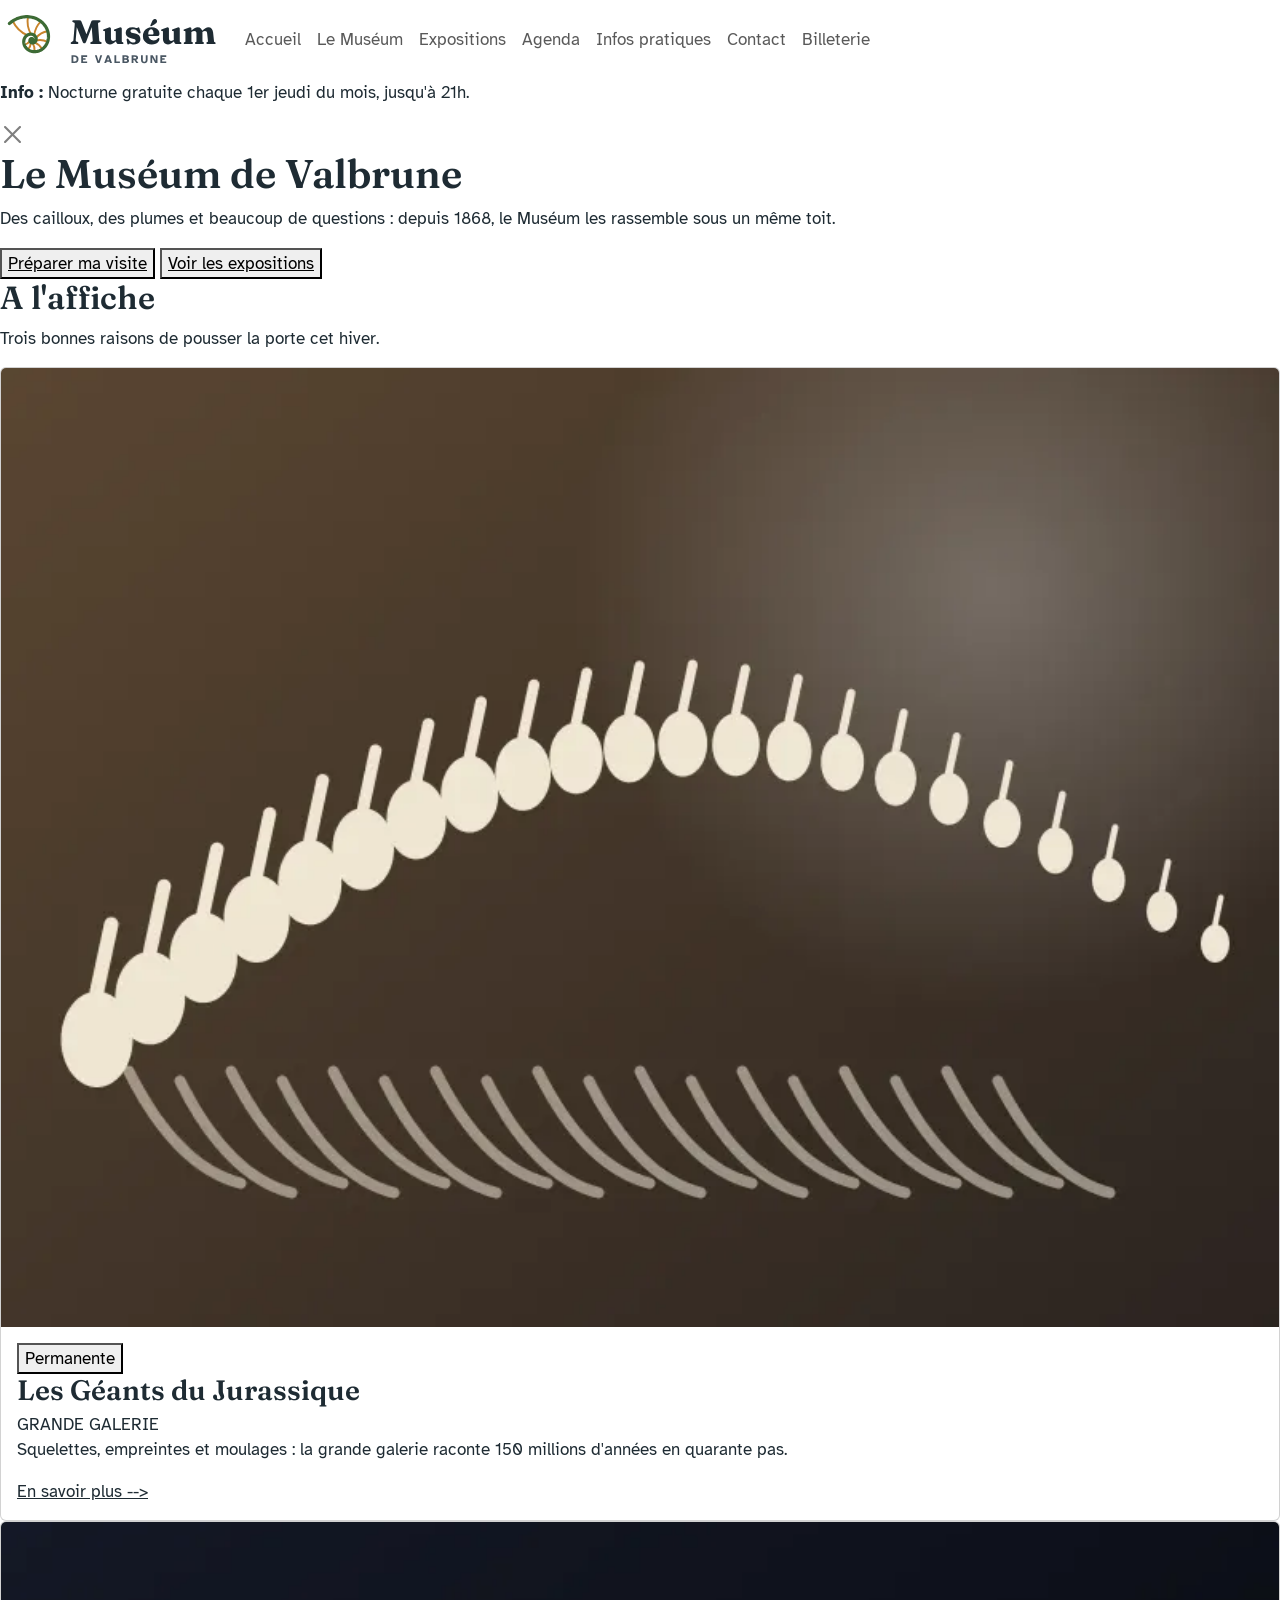
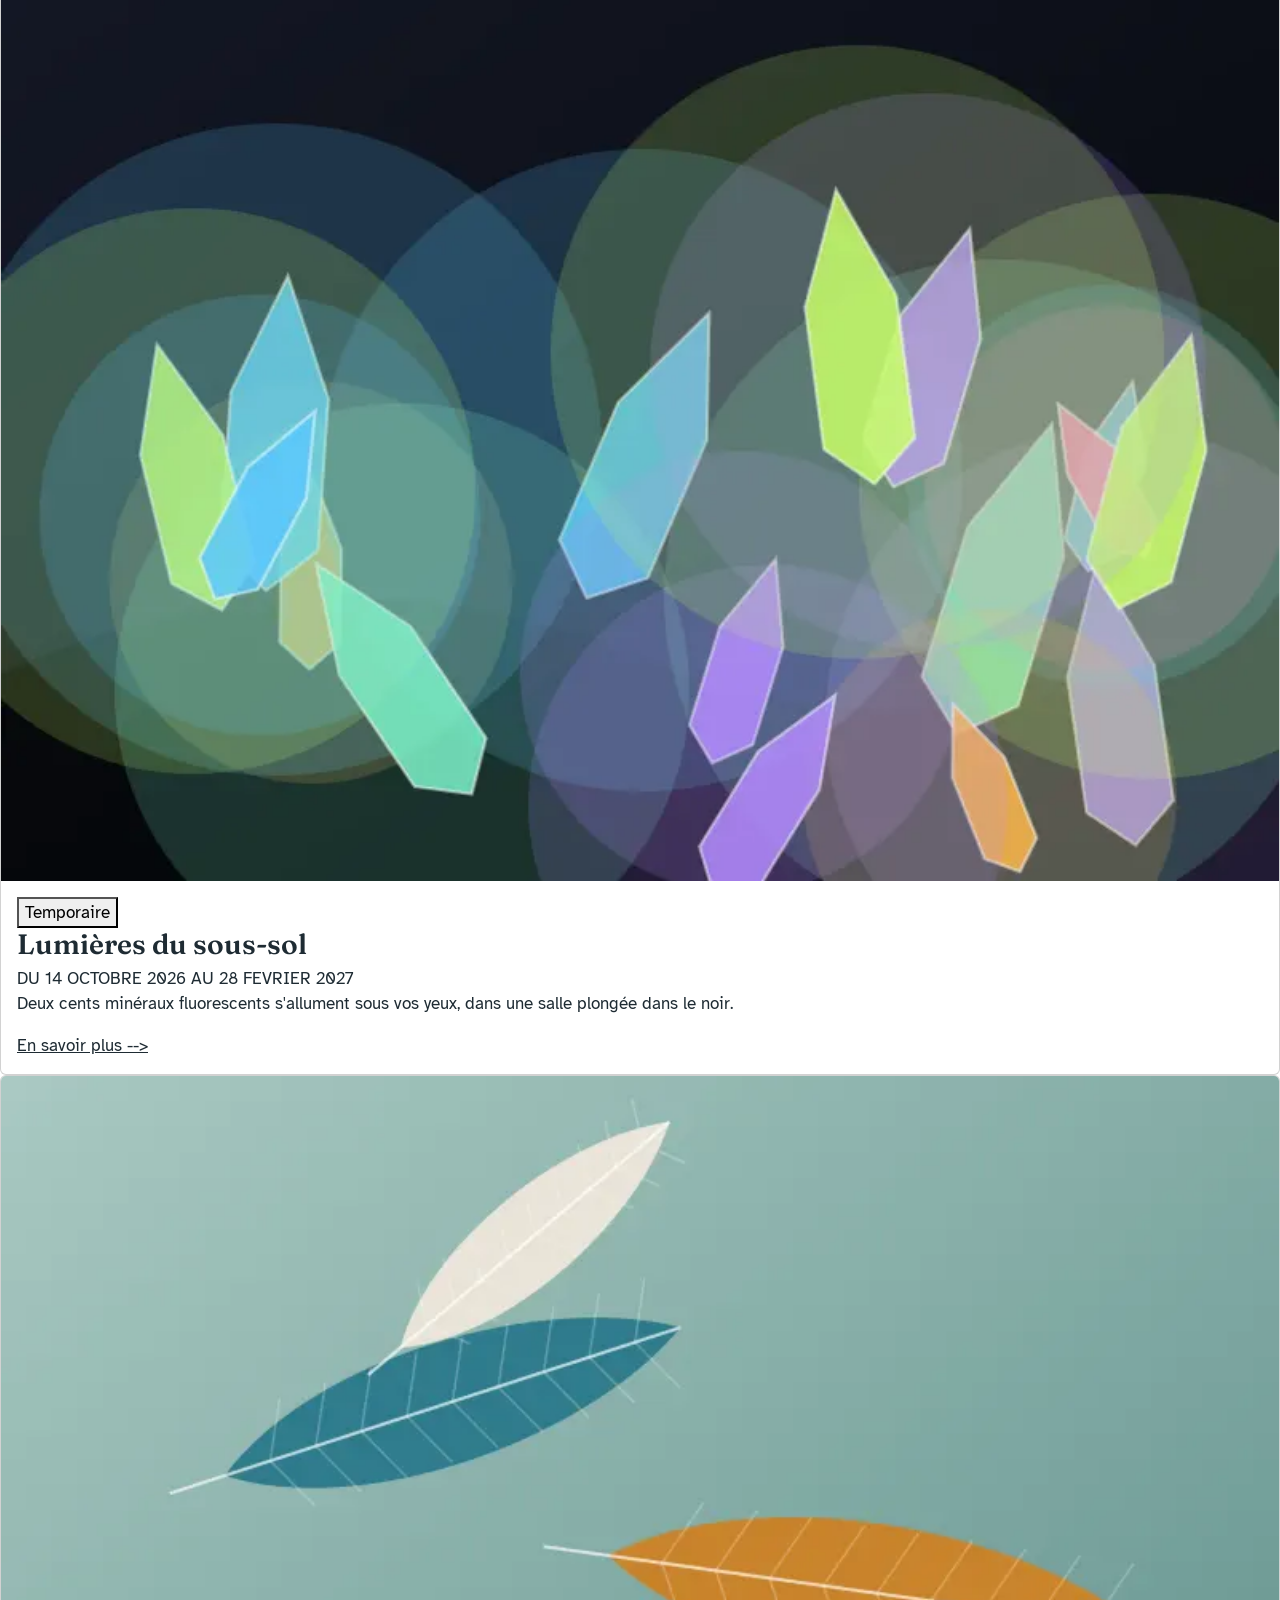
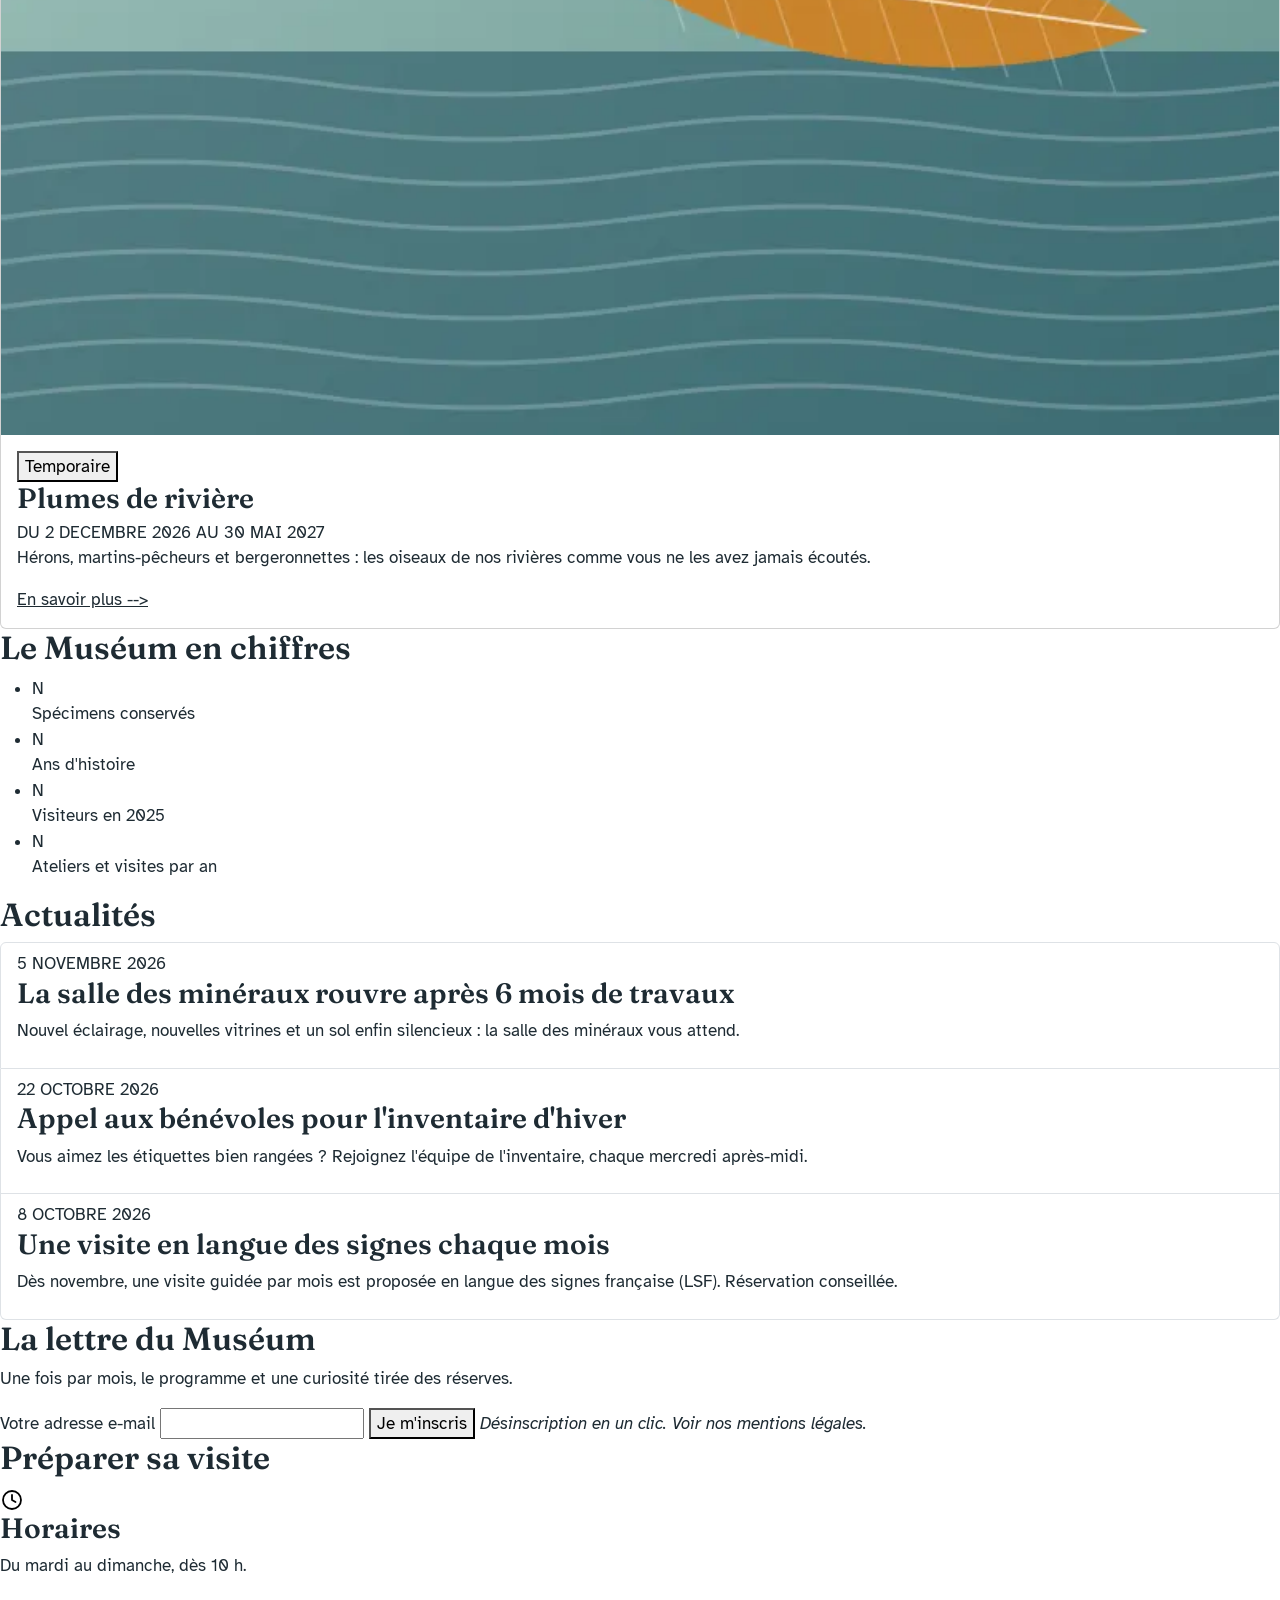
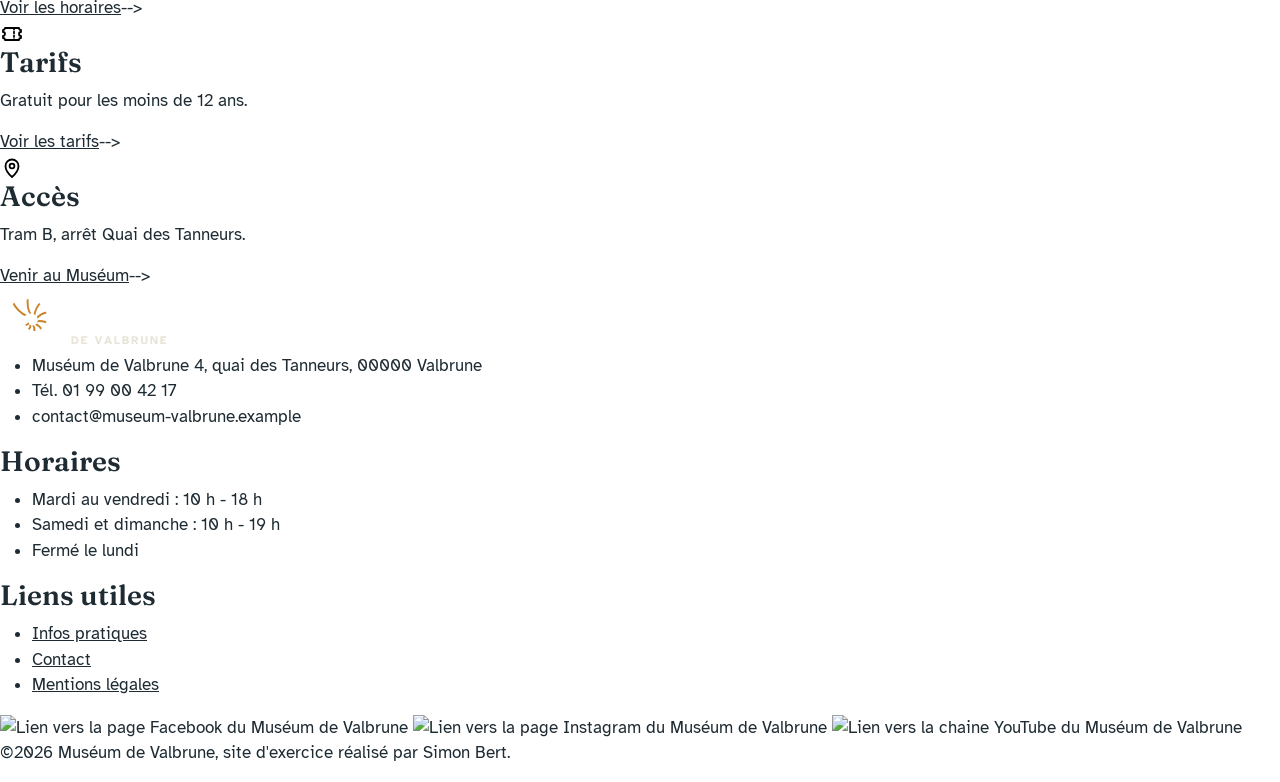
==== index.html @ 49fa0403 "html pages Expositions + Le Muséum" ====
<!doctype html>
<html lang="fr">

<head>
    <meta charset="utf-8">
    <meta name="viewport" content="width=device-width, initial-scale=1">
    <title>Accueil | Muséum de Valbrune</title>
    <meta name="description" content="Des cailloux, des plumes et beaucoup de questions : depuis 1868, le Muséum les rassemble sous un même toit.">
    <link rel="icon" href="assets/img/favicon.svg" type="image/svg+xml">

    <!-- 1. Feuille de style de Bootstrap : à ajouter ici (voir dossier technique, § Stack et versions) -->
    <link href="https://cdn.jsdelivr.net/npm/bootstrap@5.3.8/dist/css/bootstrap.min.css" rel="stylesheet" integrity="sha384-sRIl4kxILFvY47J16cr9ZwB07vP4J8+LH7qKQnuqkuIAvNWLzeN8tE5YBujZqJLB" crossorigin="anonymous">
    <!-- 2. Votre feuille de style, TOUJOURS après celle de Bootstrap -->
    <link rel="stylesheet" href="assets/css/style.css">
</head>

<body>

  <header class="header sticky-top"><!-- En-tête et navigation -->
    
    <nav class="menu">
      <div class="navbar navbar-expand-sm bg-white navbar-light">
        <div class="conteneurLogo">
          <a class="navbar-brand" href="index.html"><img src="assets/img/logo-museum-valbrune.svg" alt="Logo du Muséum de Valbrune"></a>
        </div>
        <button class="navbar-toggler" type="button" data-bs-toggle="collapse" data-bs-target="#collapsibleNavbar">
          <span class="navbar-toggler-icon"></span>
        </button>
        <div class="collapse navbar-collapse" id="collapsibleNavbar">
          <ul class="navbar-nav">
            <li class="nav-item"><a class="nav-link" href="index.html">Accueil</a></li>
            <li class="nav-item"><a class="nav-link" href="le-museum.html">Le Muséum</a></li>
            <li class="nav-item"><a class="nav-link" href="expositions.html">Expositions</a></li>
            <li class="nav-item"><a class="nav-link" href="agenda.html">Agenda</a></li>
            <li class="nav-item"><a class="nav-link" href="infos-pratiques.html">Infos pratiques</a></li>
            <li class="nav-item"><a class="nav-link" href="contact.html">Contact</a></li>
            <li class="nav-item"><a class="nav-link" href="">Billeterie</a></li>
          </ul>
        </div>
      </div>
    </nav>

    <section class="bandeauInfo" id="bandeauInfo">
      <p><b>Info : </b>Nocturne gratuite chaque 1er jeudi du mois, jusqu'à 21h.</p>
      <button type="button" class="btn-close" onclick="document.getElementById('bandeauInfo').style.display = 'none';"></button>
    </section>

  </header>

  <main id="contenuAccueil"><!-- Contenu principal de la page -->
    <section class="bandeauPrincipal">
      <h1>Le Muséum de Valbrune</h1>
      <p>Des cailloux, des plumes et beaucoup de questions : depuis 1868, le Muséum les rassemble sous un même toit.</p>
      <button><a href="infos-pratiques.html">Préparer ma visite</a></button>
      <button><a href="expositions.html">Voir les expositions</a></button>
    </section>

    <section class="aLAffiche">
      <h2>A l'affiche</h2>
      <p>Trois bonnes raisons de pousser la porte cet hiver.</p>
      <div class="card">
        <img class="card-img-top" src="assets/img/expo-geants-jurassique.webp" alt="Exposition sur les géants du Jurassique">
        <div class="card-body">
          <button class="btn-badge">Permanente</button>
          <div class="card-title h3">Les Géants du Jurassique</div>
          <div class="card-subtitle">GRANDE GALERIE</div>
          <p class="card-text">Squelettes, empreintes et moulages : la grande galerie raconte 150 millions d'années en quarante pas.</p>
          <a href="expositions.html">En savoir plus --></a>
        </div>
      </div>
      <div class="card">
        <img class="card-img-top" src="assets/img/expo-lumieres-sous-sol.webp" alt="Exposition les lumières du sous-sol">
        <div class="card-body">
          <button class="btn-badge">Temporaire</button>
          <div class="card-title h3">Lumières du sous-sol</div>
          <div class="card-subtitle">DU 14 OCTOBRE 2026 AU 28 FEVRIER 2027</div>
          <p class="card-text">Deux cents minéraux fluorescents s'allument sous vos yeux, dans une salle plongée dans le noir.</p>
          <a href="expositions.html">En savoir plus --></a>
        </div>
      </div>
      <div class="card">
        <img class="card-img-top" src="assets/img/expo-plumes-riviere.webp" alt="Exposition sur les Plumes de rivière">
        <div class="card-body">
          <button class="btn-badge">Temporaire</button>
          <div class="card-title h3">Plumes de rivière</div>
          <div class="card-subtitle">DU 2 DECEMBRE 2026 AU 30 MAI 2027</div>
          <p class="card-text">Hérons, martins-pêcheurs et bergeronnettes : les oiseaux de nos rivières comme vous ne les avez jamais écoutés.</p>
          <a href="expositions.html">En savoir plus --></a>
        </div>
      </div>
    </section>

    <section class="chiffresClef">
      <h2>Le Muséum en chiffres</h2>
      <ul>
        <li><span class="chiffreClef">N</span><br>Spécimens conservés</li>
        <li><span class="chiffreClef">N</span><br>Ans d'histoire</li>
        <li><span class="chiffreClef">N</span><br>Visiteurs en 2025</li>
        <li><span class="chiffreClef">N</span><br>Ateliers et visites par an</li>
      </ul>
    </section>

    <section class="actualites">
      <div class="blocActu">
      <h2>Actualités</h2>
      <ul class="list-group">
        <li class="list-group-item">
          <span>5 NOVEMBRE 2026</span>
          <h3>La salle des minéraux rouvre après 6 mois de travaux</h3>
          <p>Nouvel éclairage, nouvelles vitrines et un sol enfin silencieux : la salle des minéraux vous attend.</p>
        </li>
        <li class="list-group-item">
          <span>22 OCTOBRE 2026</span>
          <h3>Appel aux bénévoles pour l'inventaire d'hiver</h3>
          <p>Vous aimez les étiquettes bien rangées ? Rejoignez l'équipe de l'inventaire, chaque mercredi après-midi.</p>
        </li>
        <li class="list-group-item">
          <span>8 OCTOBRE 2026</span>
          <h3>Une visite en langue des signes chaque mois</h3>
          <p>Dès novembre, une visite guidée par mois est proposée en langue des signes française (LSF). Réservation conseillée.</p>
        </li>
      </ul>
      </div>
      <div class="formulaire">
        <form action="post">
          <fieldset>
          <h2>La lettre du Muséum</h2>
          <p>Une fois par mois, le programme et une curiosité tirée des réserves.</p>  
          <label for="email">Votre adresse e-mail</label>
          <input type="email" name="email">
          <button type="submit">Je m'inscris</button>
          <i>Désinscription en un clic. Voir nos mentions légales.</i>
          </fieldset>
        </form>
      </div>
    </section>

    <section class="prepareVisite">
      <h2>Préparer sa visite</h2>
      <div class="infoVisite">
        <div class="blocInfoVisite">
          <img src="assets/icones/horloge.svg" alt="">
          <h3>Horaires</h3>
          <p>Du mardi au dimanche, dès 10 h.</p>
          <a href="infos-pratiques.html#horaires">Voir les horaires</a><span>--></span>
        </div>
        <div class="blocInfoVisite">
          <img src="assets/icones/billet.svg" alt="">
          <h3>Tarifs</h3>
          <p>Gratuit pour les moins de 12 ans.</p>
          <a href="infos-pratiques.html#tarifs">Voir les tarifs</a><span>--></span>
        </div>
        <div class="blocInfoVisite">
          <img src="assets/icones/plan.svg" alt="">
          <h3>Accès</h3>
          <p>Tram B, arrêt Quai des Tanneurs.</p>
          <a href="infos-pratiques.html#acces">Venir au Muséum</a><span>--></span>
        </div>
      </div>
      
    </section>
    
  </main>

  <footer> <!-- Pied de page -->
   <div class="colonnesFooter">
    <div>
      <img src="assets/img/logo-museum-valbrune-blanc.svg" alt="Logo blanc du Muséum de Valbrune">
      <ul>
        <li>Muséum de Valbrune 4, quai des Tanneurs, 00000 Valbrune</li>
        <li>Tél. 01 99 00 42 17</li>
        <li>contact@museum-valbrune.example</li>
      </ul>
    </div>
    <div>
      <h3>Horaires</h3>
      <ul>
        <li>Mardi au vendredi : 10 h - 18 h</li>
        <li>Samedi et dimanche : 10 h - 19 h</li>
        <li>Fermé le lundi</li>
      </ul>
    </div>
    <div>
      <div>
        <h3>Liens utiles</h3>
        <ul>
          <li><a href="infos-pratiques.html">Infos pratiques</a></li>
          <li><a href="contact.html">Contact</a></li>
          <li><a href="mentions-legales.html">Mentions légales</a></li>
        </ul>
      </div>
      <div class="reseauxSociaux">
        <img src="" alt="Lien vers la page Facebook du Muséum de Valbrune">
        <img src="" alt="Lien vers la page Instagram du Muséum de Valbrune">
        <img src="" alt="Lien vers la chaine YouTube du Muséum de Valbrune">
      </div>
    </div>
  </div>
  <div class="basDePage">
    <p>©2026 Muséum de Valbrune, site d'exercice réalisé par Simon Bert.</p>
  </div>
  </footer>

  <!-- 3. Script de Bootstrap (bundle) : à ajouter ici, juste avant /body -->
   <script src="https://cdn.jsdelivr.net/npm/@popperjs/core@2.11.8/dist/umd/popper.min.js" integrity="sha384-I7E8VVD/ismYTF4hNIPjVp/Zjvgyol6VFvRkX/vR+Vc4jQkC+hVqc2pM8ODewa9r" crossorigin="anonymous"></script>
  <script src="https://cdn.jsdelivr.net/npm/bootstrap@5.3.8/dist/js/bootstrap.min.js" integrity="sha384-G/EV+4j2dNv+tEPo3++6LCgdCROaejBqfUeNjuKAiuXbjrxilcCdDz6ZAVfHWe1Y" crossorigin="anonymous"></script>
</body>
</html>
---- assets/css/style.css ----
/* ==========================================================================
   Muséum de Valbrune : feuille de style personnalisée
   Chargée APRÈS la feuille de style de Bootstrap (voir dossier technique).
   ========================================================================== */

/* --------------------------------------------------------------------------
   1. Polices auto-hébergées (fichiers dans assets/fonts/, licence SIL OFL 1.1)
   -------------------------------------------------------------------------- */
@font-face {
  font-family: "Fraunces";
  src: url("../fonts/fraunces-latin-600-normal.woff2") format("woff2");
  font-weight: 600;
  font-style: normal;
  font-display: swap;
}
@font-face {
  font-family: "Fraunces";
  src: url("../fonts/fraunces-latin-700-normal.woff2") format("woff2");
  font-weight: 700;
  font-style: normal;
  font-display: swap;
}
@font-face {
  font-family: "Atkinson Hyperlegible";
  src: url("../fonts/atkinson-hyperlegible-latin-400-normal.woff2") format("woff2");
  font-weight: 400;
  font-style: normal;
  font-display: swap;
}
@font-face {
  font-family: "Atkinson Hyperlegible";
  src: url("../fonts/atkinson-hyperlegible-latin-400-italic.woff2") format("woff2");
  font-weight: 400;
  font-style: italic;
  font-display: swap;
}
@font-face {
  font-family: "Atkinson Hyperlegible";
  src: url("../fonts/atkinson-hyperlegible-latin-700-normal.woff2") format("woff2");
  font-weight: 700;
  font-style: normal;
  font-display: swap;
}

/* --------------------------------------------------------------------------
   2. Variables de la charte (à compléter avec les codes de la planche)
   -------------------------------------------------------------------------- */
:root {
--mv-encre: #1E2B33;
--mv-lichen: #3D6B35;
--mv-lichen-fonce: #30562A;
--mv-ocre: #C9842B;
--mv-craie: #F5F1E8;
--mv-ardoise: #4A5763;
--bs-body-font-family: "Atkinson Hyperlegible", system-ui, sans-serif;
--bs-body-font-size: 1.0625rem; /* 17 px */
--bs-body-color: var(--mv-encre);
--bs-link-color-rgb: rgb(61,107,53);
--bs-secondary-font-size: 0,875rem;
--bs-secondary-color: var(--mv-ardoise);
}
h1, h2, h3, .h1, .h2, .h3 { font-family: "Fraunces", Georgia, serif; }

.btn-primary {
--bs-btn-bg: var(--mv-lichen);
--bs-btn-border-color: var(--mv-lichen);
--bs-btn-hover-bg: var(--mv-lichen-fonce);
--bs-btn-hover-border-color: var(--mv-lichen-fonce);
--bs-btn-active-bg: var(--mv-lichen-fonce);
--bs-btn-active-border-color: var(--mv-lichen-fonce);
--bs-btn-border-radius: 8px;

}

.btn-secondary {
--bs-btn-secondary-bg: white;
--bs-btn-secondary-color: var(--mv-encre);
--bs-btn-secondary-border-color: var(--mv-encre);
}

.btn-badge{
--bs-btn-badge-border-radius: 50px;
--bs-btn-badge-bg: var(--mv-ocre);
--bs-btn-badge-border-color: var(--mv-ocre);
--bs-btn-badge-color: var(--mv-ardoise);
}

/* --------------------------------------------------------------------------
   3. Vos styles
   -------------------------------------------------------------------------- */

header{

}  

footer{
  
}
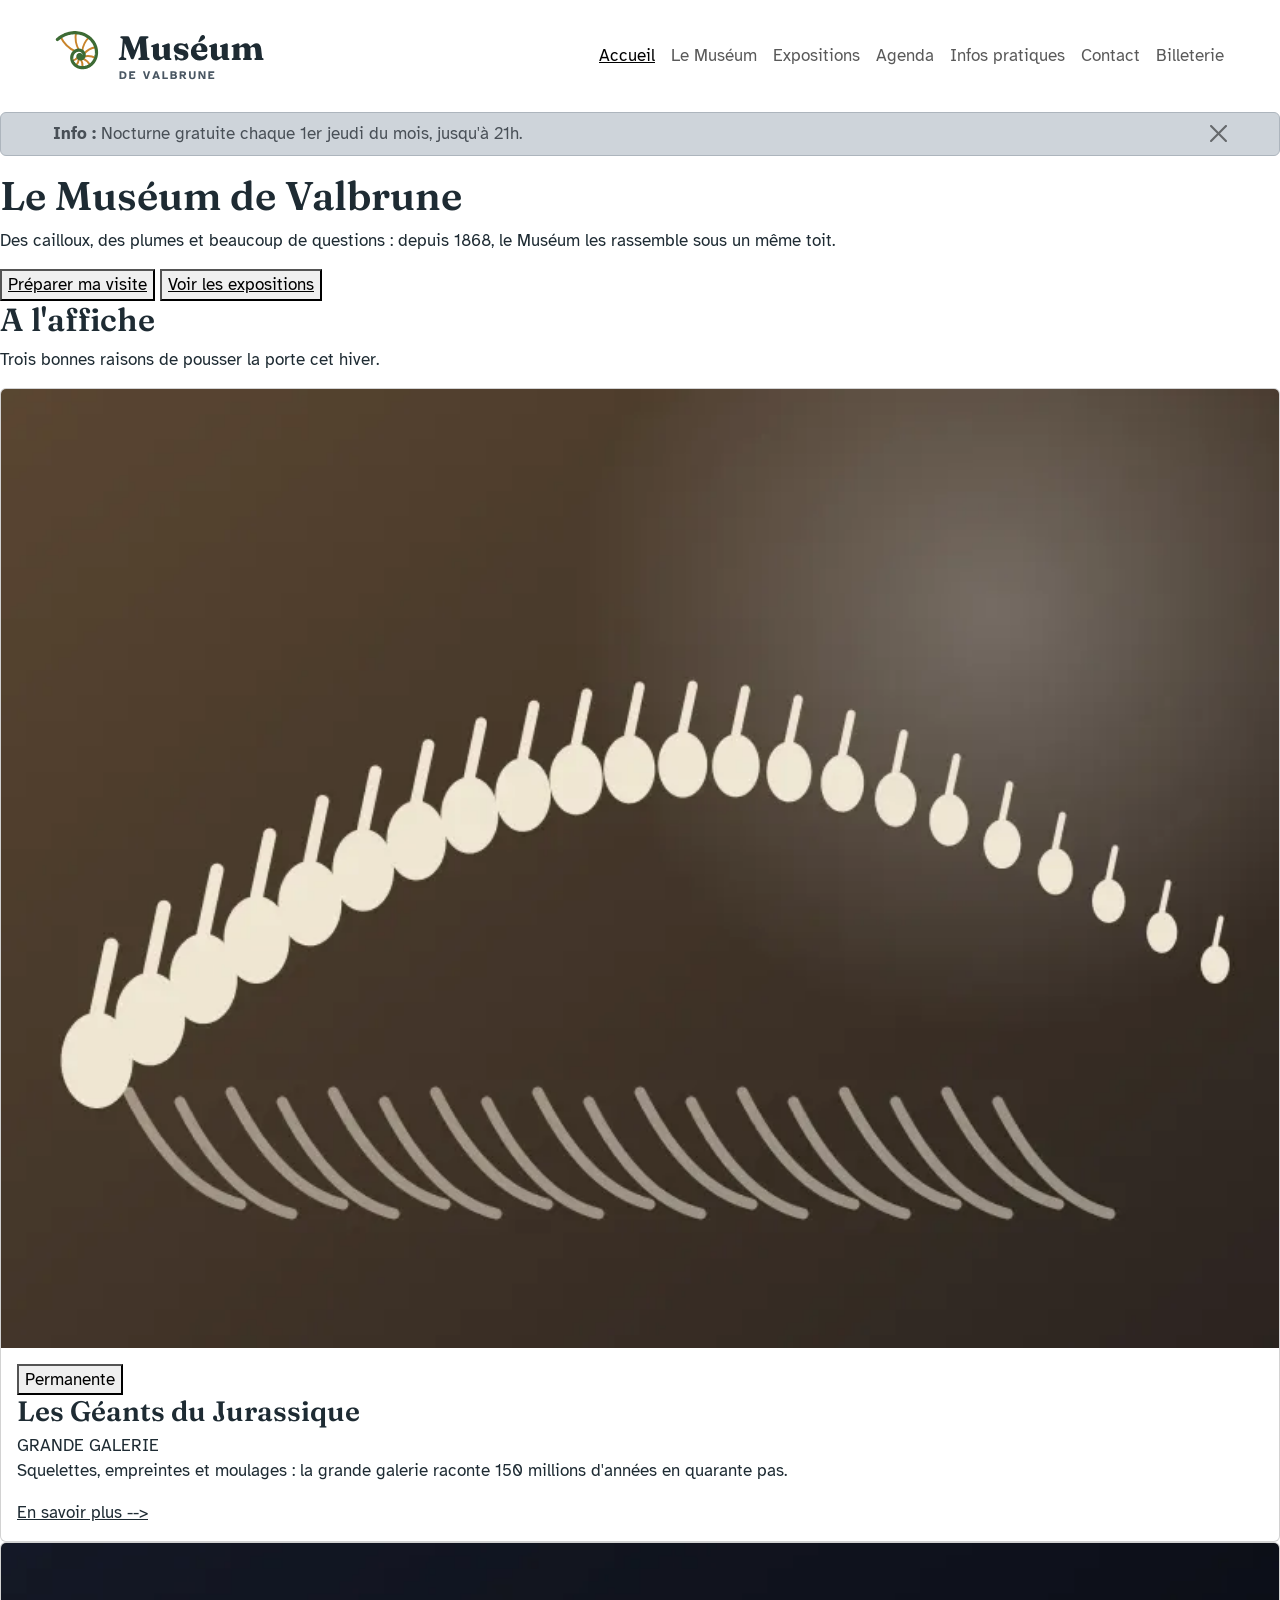
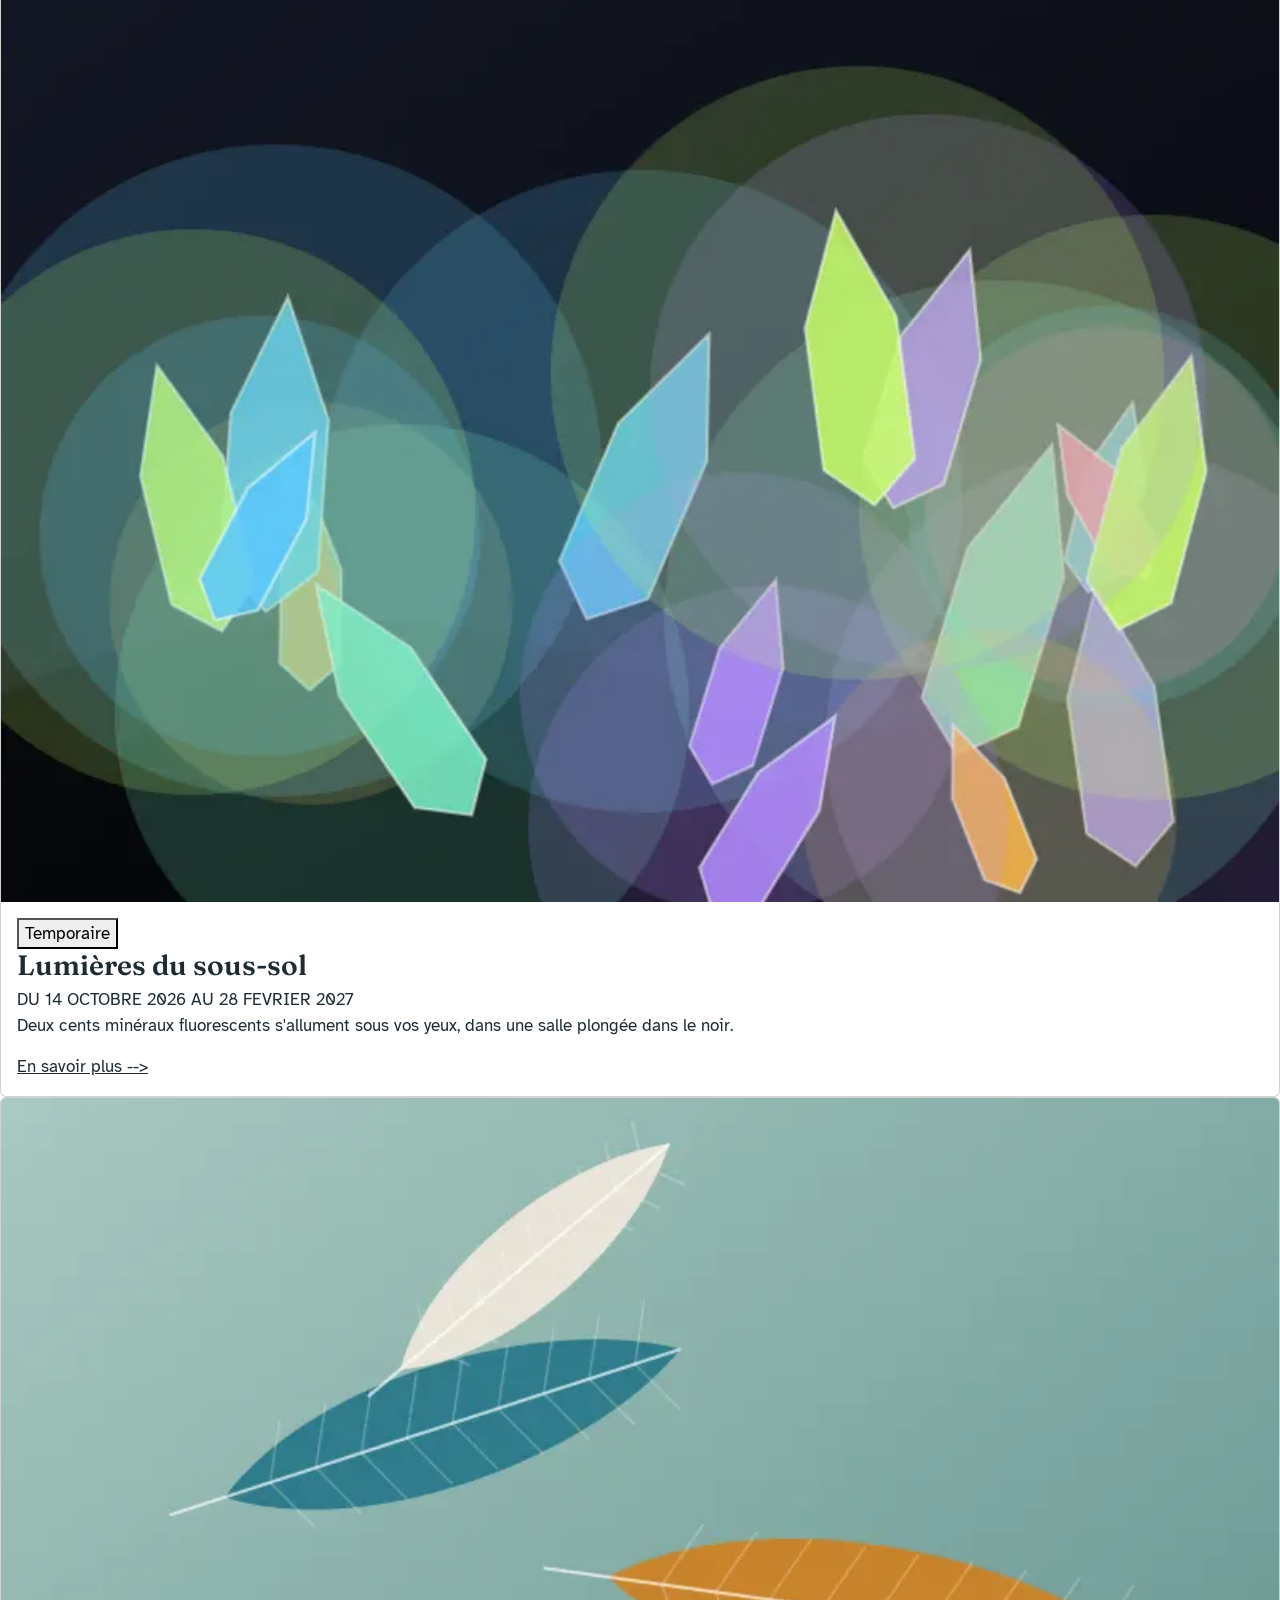
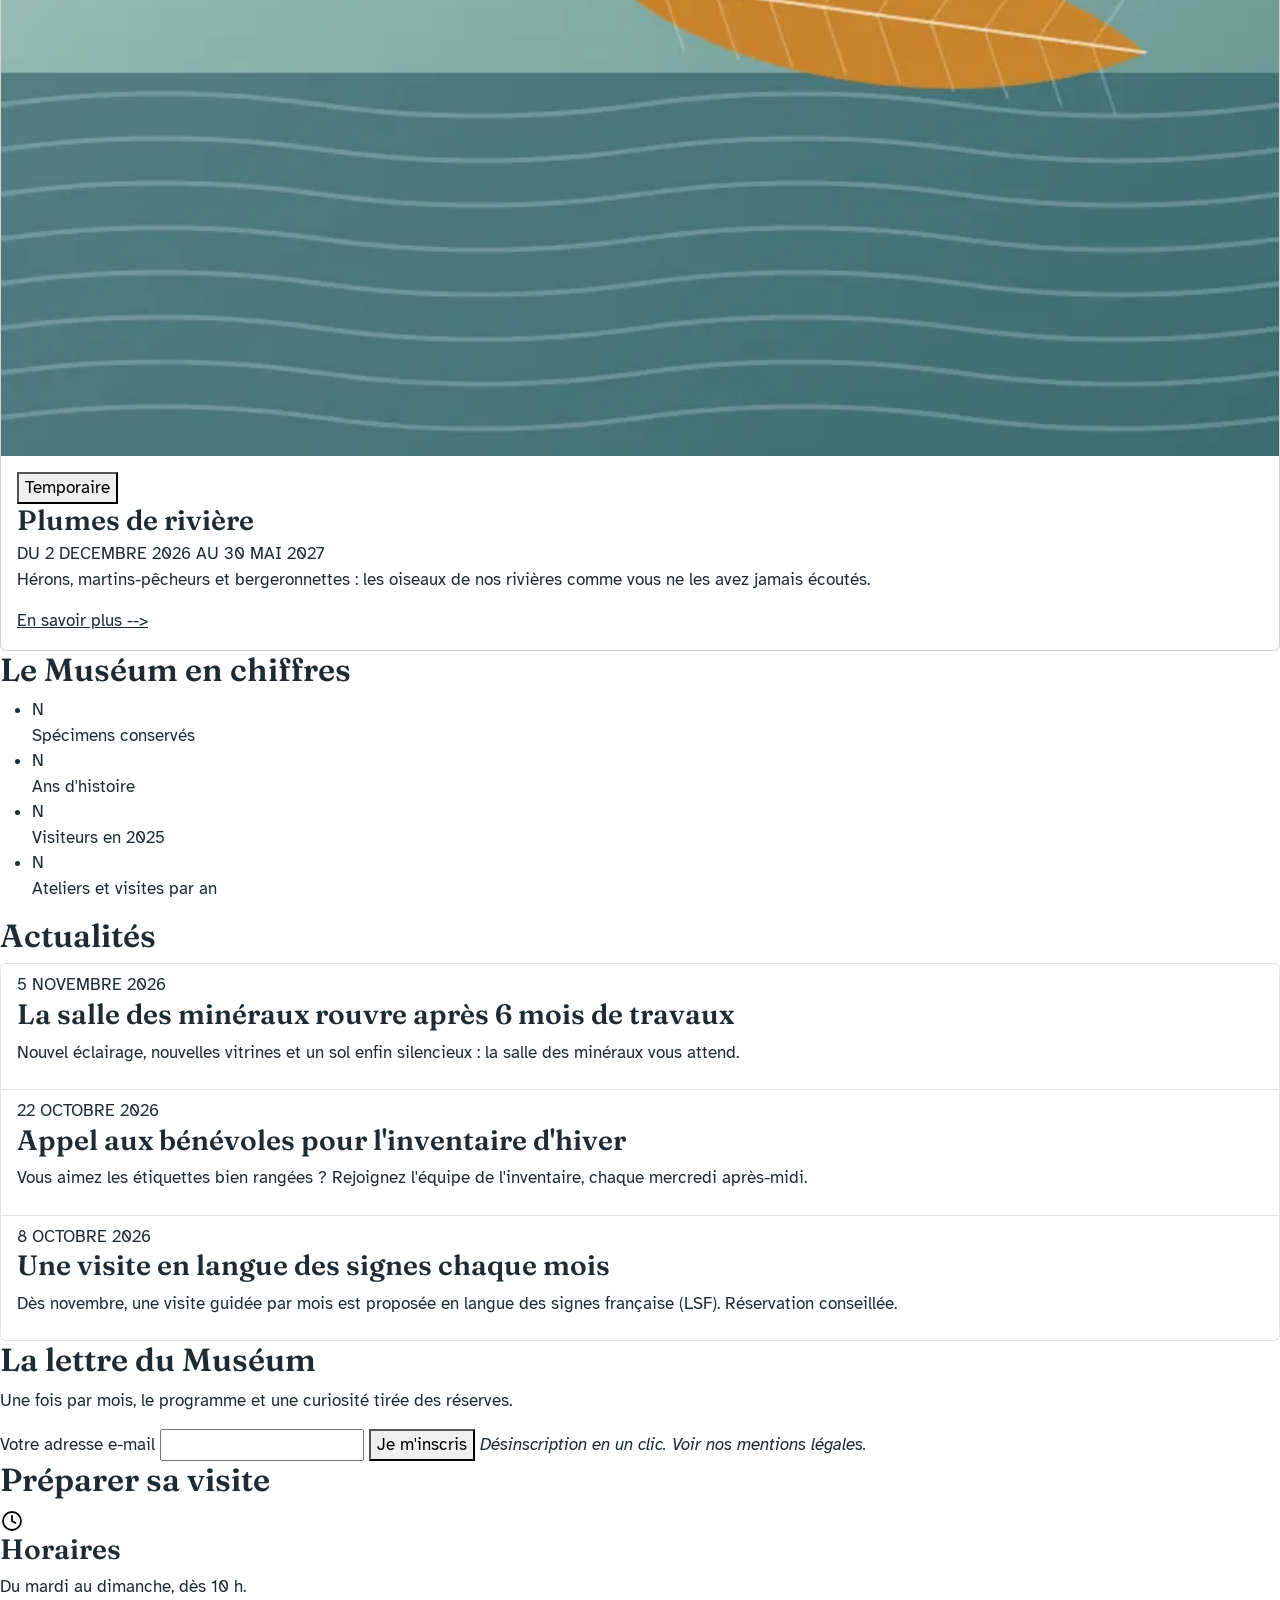
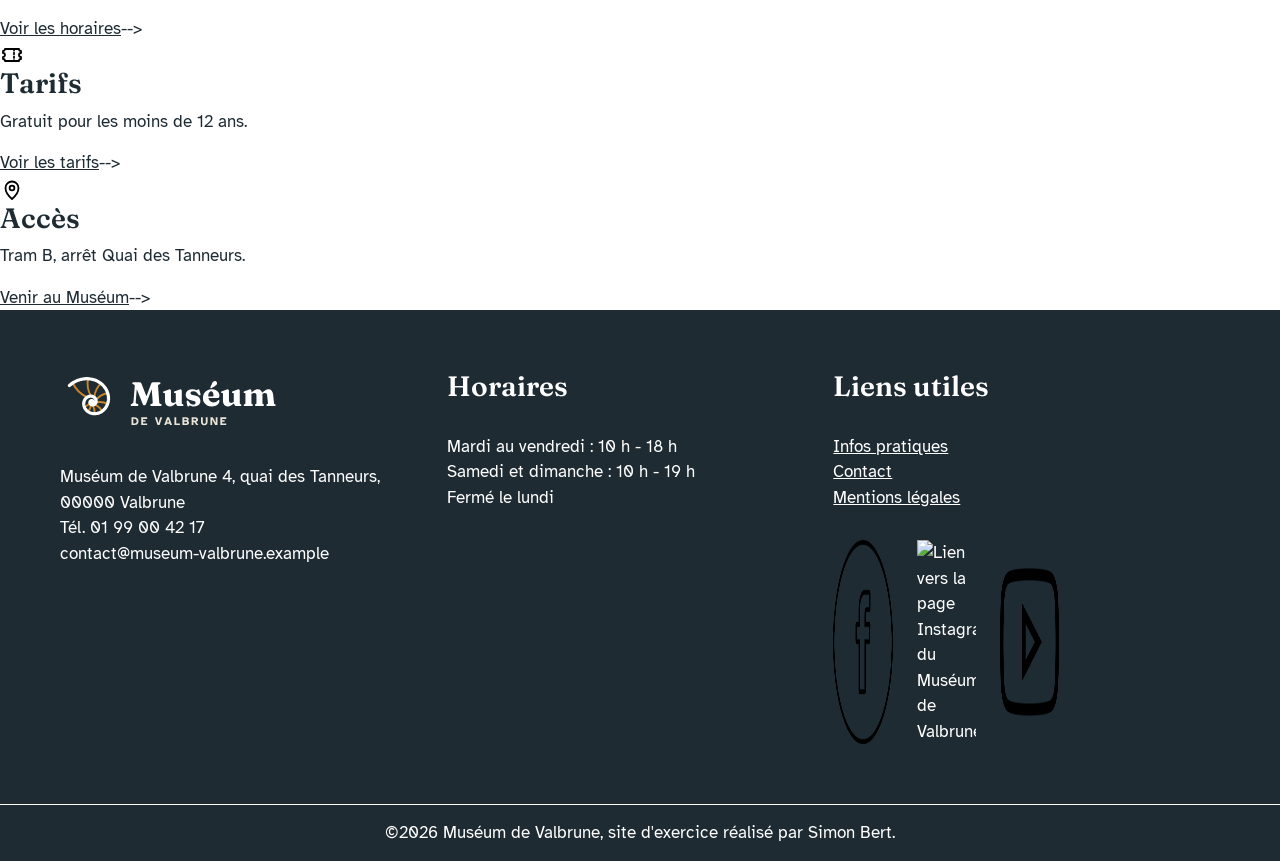
==== commit e78db485: "CSS Header + footer" ====
--- a/index.html
+++ b/index.html
@@ -16,33 +16,34 @@
 
 <body>
 
-  <header class="header sticky-top"><!-- En-tête et navigation -->
+  <header class="header sticky-top container-fluid px-0"><!-- En-tête et navigation -->
     
-    <nav class="menu">
+    <nav class="menu container-fluid ps-0 pe-5">
       <div class="navbar navbar-expand-sm bg-white navbar-light">
-        <div class="conteneurLogo">
+        <div class="conteneurLogo col-5 ps-5 py-3 text-start" >
           <a class="navbar-brand" href="index.html"><img src="assets/img/logo-museum-valbrune.svg" alt="Logo du Muséum de Valbrune"></a>
         </div>
         <button class="navbar-toggler" type="button" data-bs-toggle="collapse" data-bs-target="#collapsibleNavbar">
           <span class="navbar-toggler-icon"></span>
         </button>
-        <div class="collapse navbar-collapse" id="collapsibleNavbar">
-          <ul class="navbar-nav">
-            <li class="nav-item"><a class="nav-link" href="index.html">Accueil</a></li>
+        <div class="collapse navbar-collapse col-7 text-end  py-3" id="collapsibleNavbar">
+          <ul class="navbar-nav ms-auto">
+            <li class="nav-item"><a class="nav-link active" href="#" aria-current="page">Accueil</a></li>
             <li class="nav-item"><a class="nav-link" href="le-museum.html">Le Muséum</a></li>
             <li class="nav-item"><a class="nav-link" href="expositions.html">Expositions</a></li>
             <li class="nav-item"><a class="nav-link" href="agenda.html">Agenda</a></li>
             <li class="nav-item"><a class="nav-link" href="infos-pratiques.html">Infos pratiques</a></li>
             <li class="nav-item"><a class="nav-link" href="contact.html">Contact</a></li>
-            <li class="nav-item"><a class="nav-link" href="">Billeterie</a></li>
+            <li class="nav-item"><a class="nav-link" href="infos-pratiques.html#tarifs">Billeterie</a></li>
           </ul>
         </div>
       </div>
     </nav>
 
-    <section class="bandeauInfo" id="bandeauInfo">
-      <p><b>Info : </b>Nocturne gratuite chaque 1er jeudi du mois, jusqu'à 21h.</p>
+    <section class="bandeauInfo alert alert-dark d-flex px-5 py-1 justify-content-between align-items-center" role="alert" id="bandeauInfo">
+      <p class="m-0 p-1"><b>Info : </b>Nocturne gratuite chaque 1er jeudi du mois, jusqu'à 21h.</p>
       <button type="button" class="btn-close" onclick="document.getElementById('bandeauInfo').style.display = 'none';"></button>
+      
     </section>
 
   </header>
@@ -163,8 +164,8 @@
   </main>
 
   <footer> <!-- Pied de page -->
-   <div class="colonnesFooter">
-    <div>
+   <div class="colonnesFooter container-fluid row">
+    <div class="colonne col">
       <img src="assets/img/logo-museum-valbrune-blanc.svg" alt="Logo blanc du Muséum de Valbrune">
       <ul>
         <li>Muséum de Valbrune 4, quai des Tanneurs, 00000 Valbrune</li>
@@ -172,7 +173,7 @@
         <li>contact@museum-valbrune.example</li>
       </ul>
     </div>
-    <div>
+    <div class="colonne col">
       <h3>Horaires</h3>
       <ul>
         <li>Mardi au vendredi : 10 h - 18 h</li>
@@ -180,7 +181,7 @@
         <li>Fermé le lundi</li>
       </ul>
     </div>
-    <div>
+    <div class="colonne col">
       <div>
         <h3>Liens utiles</h3>
         <ul>
@@ -189,10 +190,10 @@
           <li><a href="mentions-legales.html">Mentions légales</a></li>
         </ul>
       </div>
-      <div class="reseauxSociaux">
-        <img src="" alt="Lien vers la page Facebook du Muséum de Valbrune">
-        <img src="" alt="Lien vers la page Instagram du Muséum de Valbrune">
-        <img src="" alt="Lien vers la chaine YouTube du Muséum de Valbrune">
+      <div class="reseauxSociaux row">
+        <img src="assets/icones/facebook.png" alt="Lien vers la page Facebook du Muséum de Valbrune" class="col-4">
+        <img src="assets/icones/instagram.png" alt="Lien vers la page Instagram du Muséum de Valbrune" class="col-4">
+        <img src="assets/icones/youtube.png" alt="Lien vers la chaine YouTube du Muséum de Valbrune" class="col-4">
       </div>
     </div>
   </div>
--- a/assets/css/style.css
+++ b/assets/css/style.css
@@ -89,10 +89,62 @@
    3. Vos styles
    -------------------------------------------------------------------------- */
 
-header{
 
+header {
+background-color: white;
 }  
 
+header>nav>a {
+  color: var(--mv-encre);
+}
+
+header a.active {
+  text-decoration: underline;
+  color: var(--mv-encre);
+}
+
+
 footer{
-  
+  background: var(--mv-encre);
+  color: white;
+  font-size: var(--bs-secondary-font-size);
+}  
+
+footer ul {
+  list-style-type: none;
+  padding-left: 0px;
 }
+
+.colonnesFooter {
+  padding: 60px;
+}
+
+.colonnesFooter .col ul:nth-child(2){
+  margin-top: 30px;
+}
+
+.reseauxSociaux{
+  margin-top: 30px;
+  height: auto;
+  width: 250px;
+}
+
+/* .colonnesFooter .colonne>img,h3{
+  margin-bottom: 30px;
+} */
+
+
+
+.basDePage {
+  display: flex;
+  justify-content: center;
+  text-align: center;
+  align-items: center;
+  border-top: solid 1px white;
+  padding: 15px;
+}
+
+.basDePage p{
+  margin: 0px;
+}
+
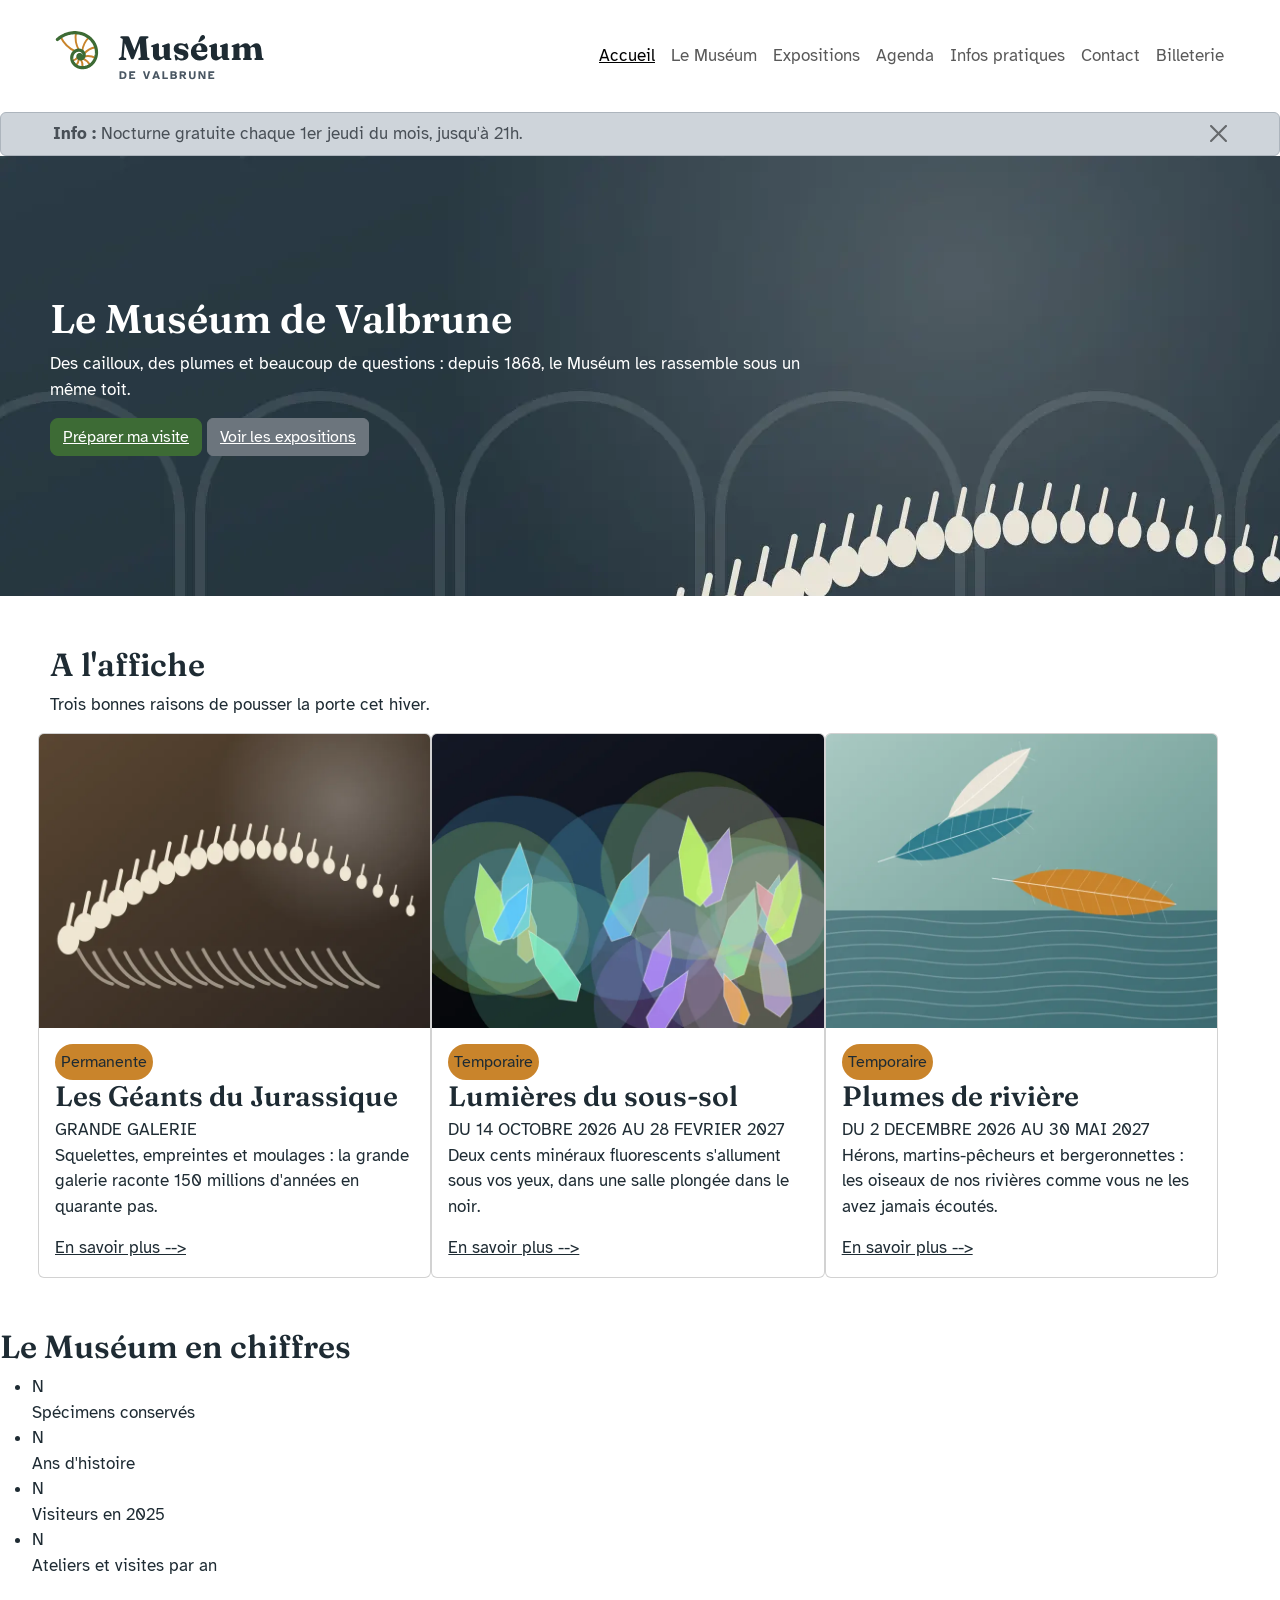
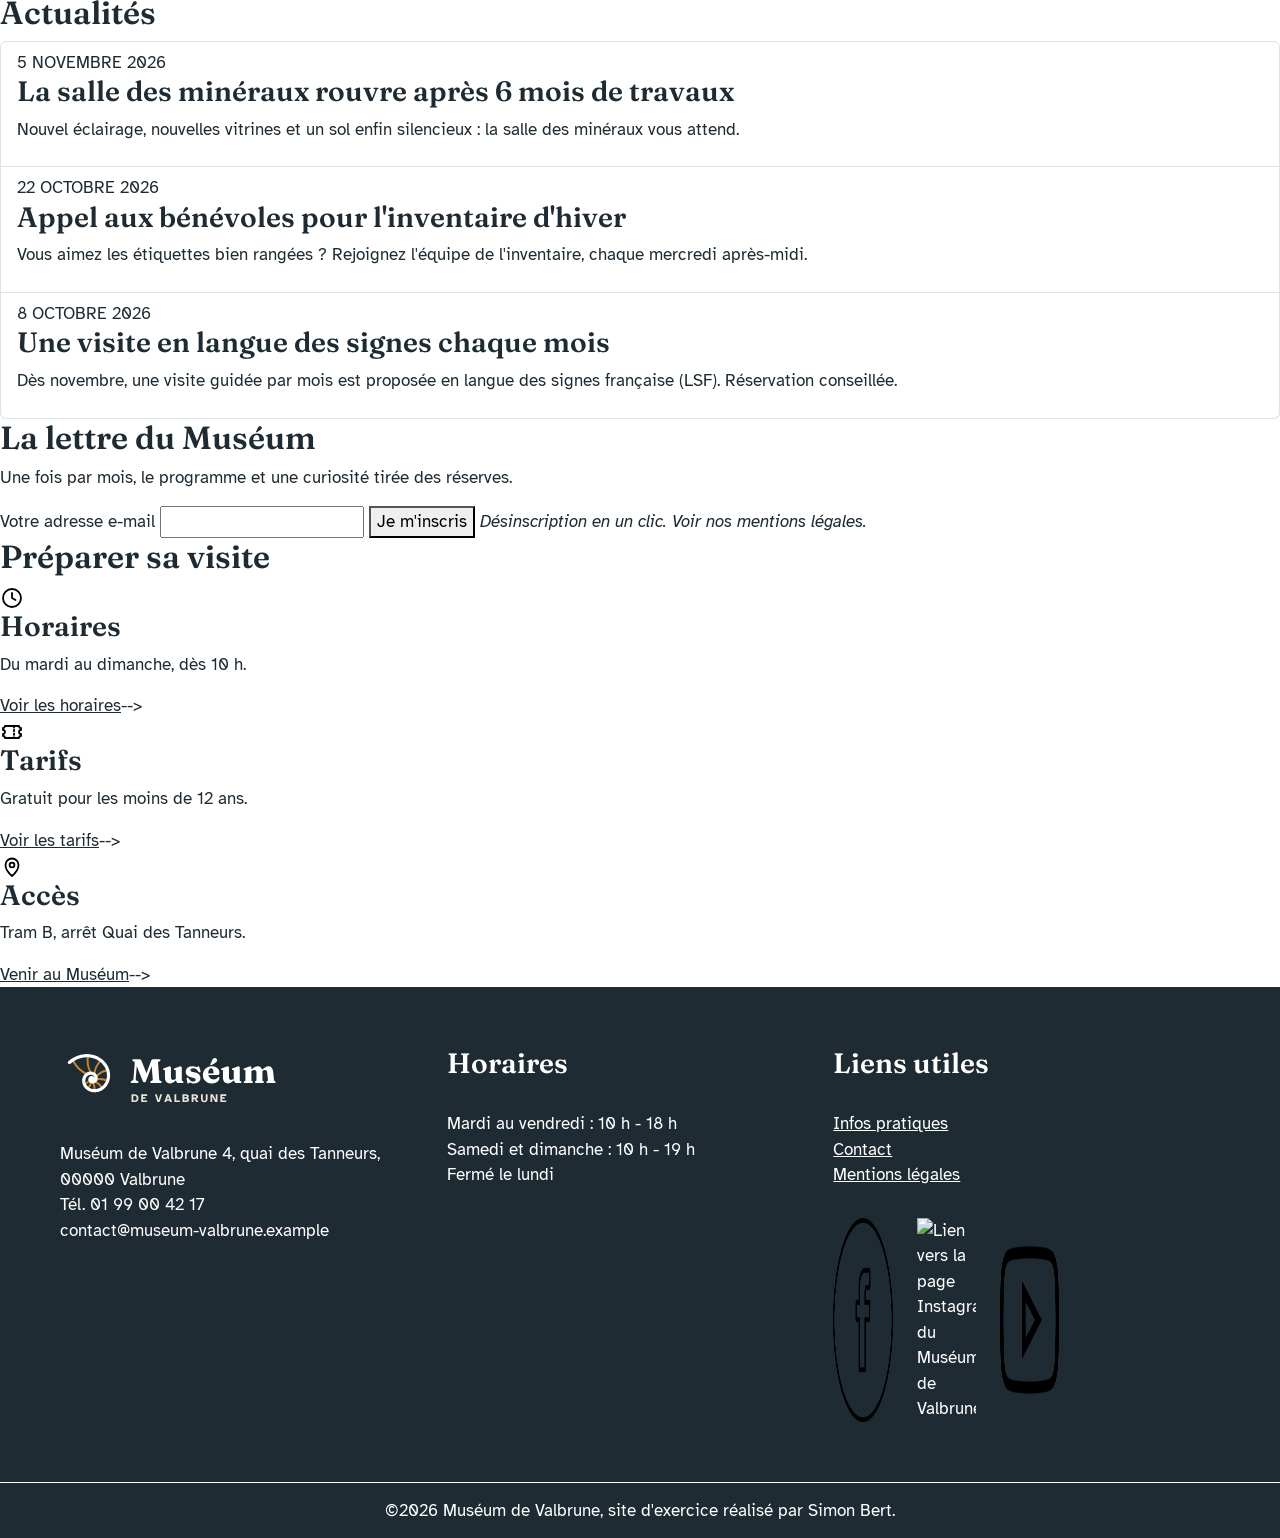
==== commit bdbea950: "Css page index" ====
--- a/index.html
+++ b/index.html
@@ -40,7 +40,7 @@
       </div>
     </nav>
 
-    <section class="bandeauInfo alert alert-dark d-flex px-5 py-1 justify-content-between align-items-center" role="alert" id="bandeauInfo">
+    <section class="bandeauInfo alert alert-dark px-5 py-1 m-0 justify-content-between align-items-center" role="alert" id="bandeauInfo">
       <p class="m-0 p-1"><b>Info : </b>Nocturne gratuite chaque 1er jeudi du mois, jusqu'à 21h.</p>
       <button type="button" class="btn-close" onclick="document.getElementById('bandeauInfo').style.display = 'none';"></button>
       
@@ -50,39 +50,41 @@
 
   <main id="contenuAccueil"><!-- Contenu principal de la page -->
     <section class="bandeauPrincipal">
-      <h1>Le Muséum de Valbrune</h1>
-      <p>Des cailloux, des plumes et beaucoup de questions : depuis 1868, le Muséum les rassemble sous un même toit.</p>
-      <button><a href="infos-pratiques.html">Préparer ma visite</a></button>
-      <button><a href="expositions.html">Voir les expositions</a></button>
-    </section>
-
-    <section class="aLAffiche">
+      <div class="col-8">
+        <h1>Le Muséum de Valbrune</h1>
+        <p>Des cailloux, des plumes et beaucoup de questions : depuis 1868, le Muséum les rassemble sous un même toit.</p>
+        <button class="btn btn-primary"><a href="infos-pratiques.html">Préparer ma visite</a></button>
+        <button class="btn btn-secondary"><a href="expositions.html">Voir les expositions</a></button>
+      </div>
+    </section>
+
+    <section class="aLAffiche container-fluid row">
       <h2>A l'affiche</h2>
       <p>Trois bonnes raisons de pousser la porte cet hiver.</p>
-      <div class="card">
+      <div class="card col-4">
         <img class="card-img-top" src="assets/img/expo-geants-jurassique.webp" alt="Exposition sur les géants du Jurassique">
         <div class="card-body">
-          <button class="btn-badge">Permanente</button>
+          <button class="btn btn-badge">Permanente</button>
           <div class="card-title h3">Les Géants du Jurassique</div>
           <div class="card-subtitle">GRANDE GALERIE</div>
           <p class="card-text">Squelettes, empreintes et moulages : la grande galerie raconte 150 millions d'années en quarante pas.</p>
           <a href="expositions.html">En savoir plus --></a>
         </div>
       </div>
-      <div class="card">
+      <div class="card col-4">
         <img class="card-img-top" src="assets/img/expo-lumieres-sous-sol.webp" alt="Exposition les lumières du sous-sol">
         <div class="card-body">
-          <button class="btn-badge">Temporaire</button>
+          <button class="btn btn-badge">Temporaire</button>
           <div class="card-title h3">Lumières du sous-sol</div>
           <div class="card-subtitle">DU 14 OCTOBRE 2026 AU 28 FEVRIER 2027</div>
           <p class="card-text">Deux cents minéraux fluorescents s'allument sous vos yeux, dans une salle plongée dans le noir.</p>
           <a href="expositions.html">En savoir plus --></a>
         </div>
       </div>
-      <div class="card">
+      <div class="card col-4">
         <img class="card-img-top" src="assets/img/expo-plumes-riviere.webp" alt="Exposition sur les Plumes de rivière">
         <div class="card-body">
-          <button class="btn-badge">Temporaire</button>
+          <button class="btn btn-badge">Temporaire</button>
           <div class="card-title h3">Plumes de rivière</div>
           <div class="card-subtitle">DU 2 DECEMBRE 2026 AU 30 MAI 2027</div>
           <p class="card-text">Hérons, martins-pêcheurs et bergeronnettes : les oiseaux de nos rivières comme vous ne les avez jamais écoutés.</p>
--- a/assets/css/style.css
+++ b/assets/css/style.css
@@ -79,10 +79,10 @@
 }
 
 .btn-badge{
---bs-btn-badge-border-radius: 50px;
---bs-btn-badge-bg: var(--mv-ocre);
---bs-btn-badge-border-color: var(--mv-ocre);
---bs-btn-badge-color: var(--mv-ardoise);
+  border-radius: 50px;
+  padding: 5px;
+  background-color: var(--mv-ocre);
+  color: var(--mv-encre);
 }
 
 /* --------------------------------------------------------------------------
@@ -90,6 +90,7 @@
    -------------------------------------------------------------------------- */
 
 
+/* En-tête */
 header {
 background-color: white;
 }  
@@ -103,7 +104,38 @@
   color: var(--mv-encre);
 }
 
+.bandeauInfo {
+  display: flex;
+}
 
+/* index */
+
+/* #contenuAccueil {
+} */
+
+.bandeauPrincipal {
+  display: flex;
+  background-image: url(../img/hero-grande-galerie.webp);
+  height: 440px;
+  align-items:center;
+  color: white;
+}
+
+.bandeauPrincipal>div {
+  padding: 50px;
+}
+
+.aLAffiche {
+  padding: 50px;
+}
+
+.aLAffiche .card {
+  padding: 0;
+}
+
+
+
+/* Pied de page */
 footer{
   background: var(--mv-encre);
   color: white;
@@ -133,8 +165,6 @@
   margin-bottom: 30px;
 } */
 
-
-
 .basDePage {
   display: flex;
   justify-content: center;
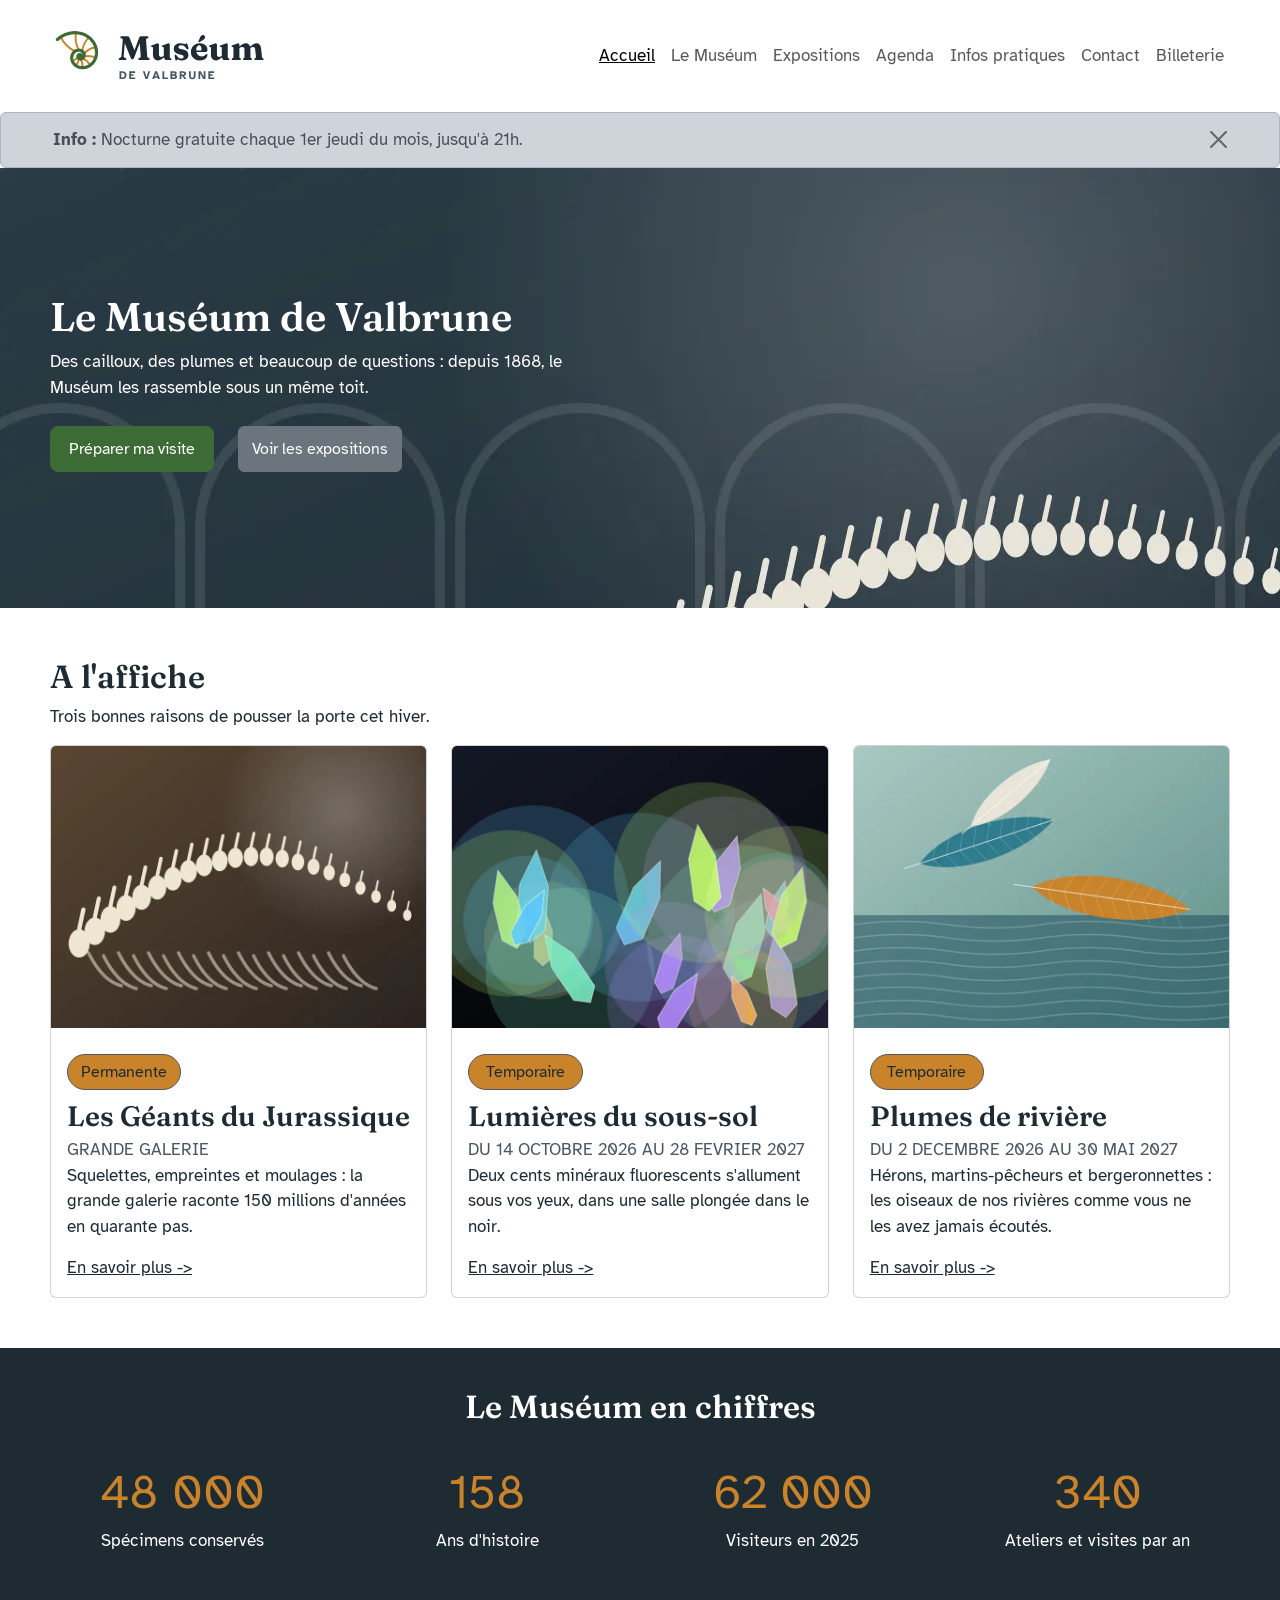
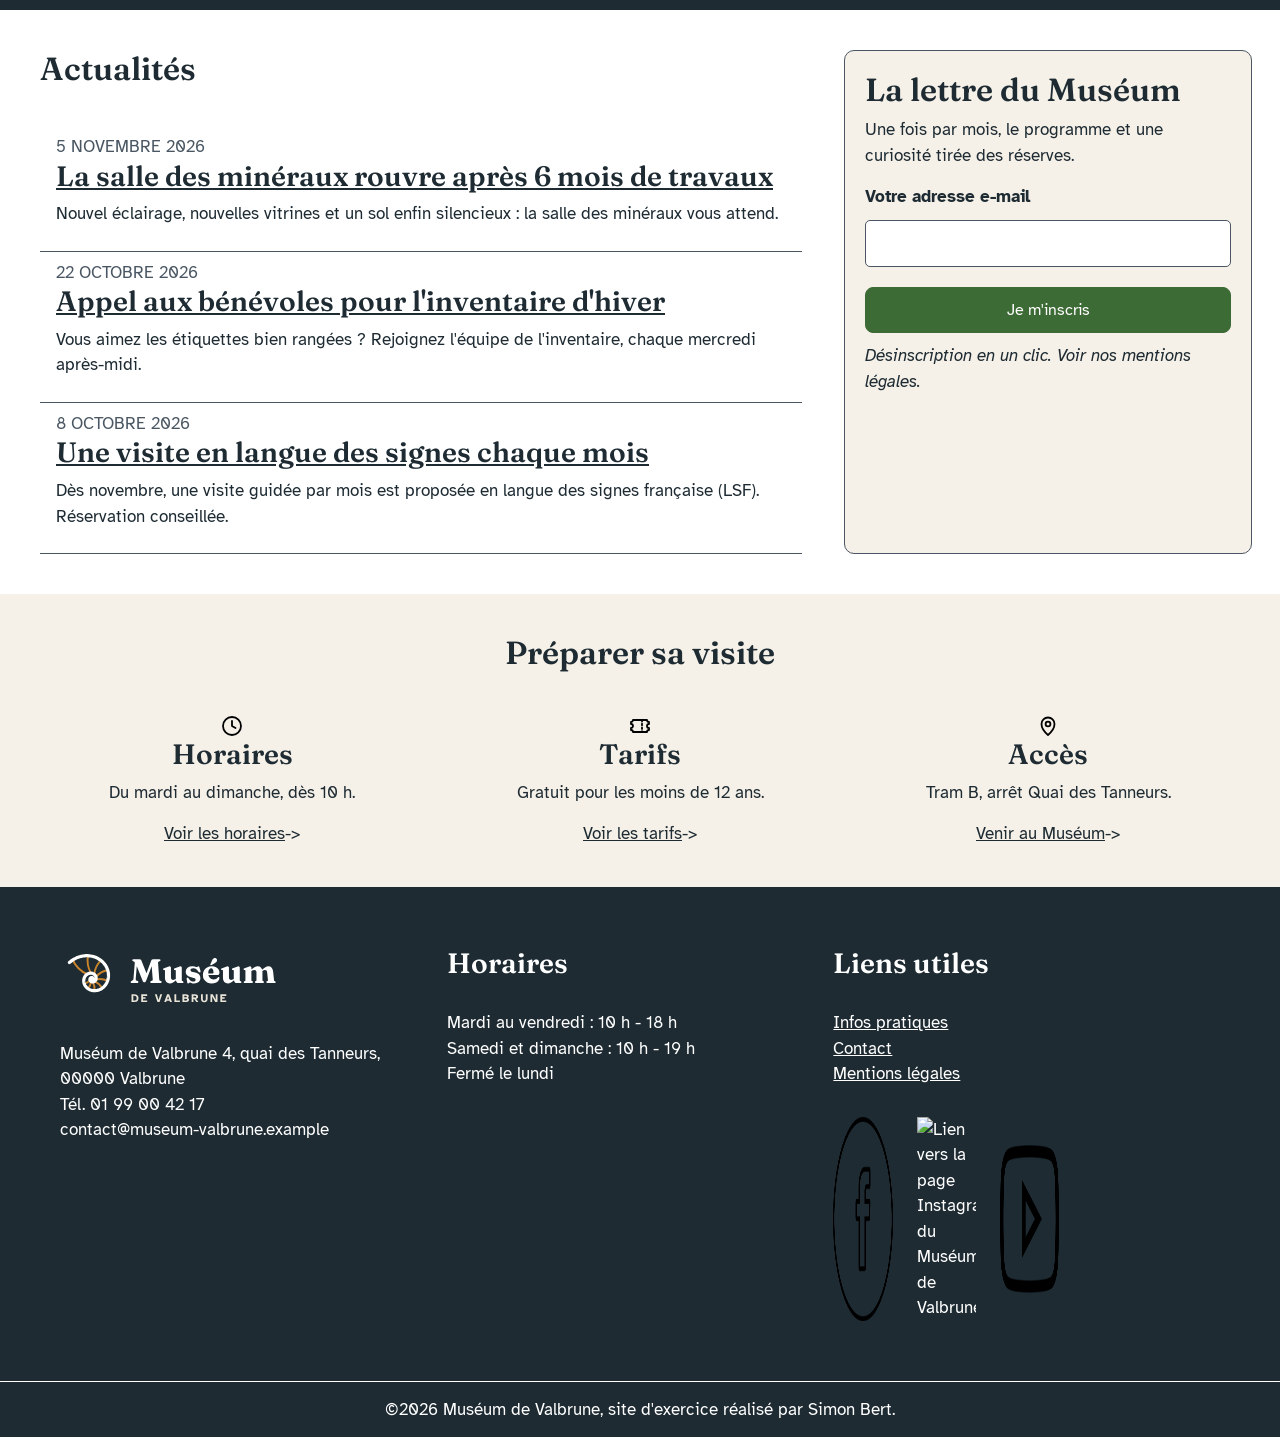
==== commit 92c1881b: "CSS pages Accueil, Mentions légales et Contact" ====
--- a/index.html
+++ b/index.html
@@ -50,114 +50,146 @@
 
   <main id="contenuAccueil"><!-- Contenu principal de la page -->
     <section class="bandeauPrincipal">
-      <div class="col-8">
+      <div class="col-6">
         <h1>Le Muséum de Valbrune</h1>
         <p>Des cailloux, des plumes et beaucoup de questions : depuis 1868, le Muséum les rassemble sous un même toit.</p>
-        <button class="btn btn-primary"><a href="infos-pratiques.html">Préparer ma visite</a></button>
-        <button class="btn btn-secondary"><a href="expositions.html">Voir les expositions</a></button>
-      </div>
-    </section>
-
-    <section class="aLAffiche container-fluid row">
+        <div class="conteneurBoutons container-fluid p-0">
+          <div class="row">
+            <div class="col-4">
+              <button class="btn btn-primary"><a href="infos-pratiques.html">Préparer ma visite</a></button>
+            </div>
+            <div class="col-4">
+            <button class="btn btn-secondary"><a href="expositions.html">Voir les expositions</a></button>
+            </div>
+          </div>
+        </div>
+      </div>
+    </section>
+
+    <section class="aLAffiche container-fluid">
       <h2>A l'affiche</h2>
       <p>Trois bonnes raisons de pousser la porte cet hiver.</p>
-      <div class="card col-4">
-        <img class="card-img-top" src="assets/img/expo-geants-jurassique.webp" alt="Exposition sur les géants du Jurassique">
-        <div class="card-body">
-          <button class="btn btn-badge">Permanente</button>
-          <div class="card-title h3">Les Géants du Jurassique</div>
-          <div class="card-subtitle">GRANDE GALERIE</div>
-          <p class="card-text">Squelettes, empreintes et moulages : la grande galerie raconte 150 millions d'années en quarante pas.</p>
-          <a href="expositions.html">En savoir plus --></a>
-        </div>
-      </div>
-      <div class="card col-4">
-        <img class="card-img-top" src="assets/img/expo-lumieres-sous-sol.webp" alt="Exposition les lumières du sous-sol">
-        <div class="card-body">
-          <button class="btn btn-badge">Temporaire</button>
-          <div class="card-title h3">Lumières du sous-sol</div>
-          <div class="card-subtitle">DU 14 OCTOBRE 2026 AU 28 FEVRIER 2027</div>
-          <p class="card-text">Deux cents minéraux fluorescents s'allument sous vos yeux, dans une salle plongée dans le noir.</p>
-          <a href="expositions.html">En savoir plus --></a>
-        </div>
-      </div>
-      <div class="card col-4">
-        <img class="card-img-top" src="assets/img/expo-plumes-riviere.webp" alt="Exposition sur les Plumes de rivière">
-        <div class="card-body">
-          <button class="btn btn-badge">Temporaire</button>
-          <div class="card-title h3">Plumes de rivière</div>
-          <div class="card-subtitle">DU 2 DECEMBRE 2026 AU 30 MAI 2027</div>
-          <p class="card-text">Hérons, martins-pêcheurs et bergeronnettes : les oiseaux de nos rivières comme vous ne les avez jamais écoutés.</p>
-          <a href="expositions.html">En savoir plus --></a>
-        </div>
-      </div>
-    </section>
-
-    <section class="chiffresClef">
+      <div class="row gx-4">
+        <div class="col-4">
+          <div class="card">
+            <img class="card-img-top" src="assets/img/expo-geants-jurassique.webp" alt="Exposition sur les géants du Jurassique">
+            <div class="card-body">
+              <button class="btn btn-badge col-4">Permanente</button>
+              <div class="card-title h3">Les Géants du Jurassique</div>
+              <div class="card-subtitle texteSecondaire">GRANDE GALERIE</div>
+              <p class="card-text">Squelettes, empreintes et moulages : la grande galerie raconte 150 millions d'années en quarante pas.</p>
+              <a href="expositions.html" class="lienEnSavoirPlus">En savoir plus -></a>
+            </div>
+          </div>
+        </div>
+        <div class="col-4">
+          <div class="card">
+            <img class="card-img-top" src="assets/img/expo-lumieres-sous-sol.webp" alt="Exposition les lumières du sous-sol">
+            <div class="card-body">
+              <button class="btn btn-badge col-4">Temporaire</button>
+              <div class="card-title h3">Lumières du sous-sol</div>
+              <div class="card-subtitle texteSecondaire">DU 14 OCTOBRE 2026 AU 28 FEVRIER 2027</div>
+              <p class="card-text">Deux cents minéraux fluorescents s'allument sous vos yeux, dans une salle plongée dans le noir.</p>
+              <a href="expositions.html" class="lienEnSavoirPlus">En savoir plus -></a>
+            </div>
+          </div>
+        </div>
+        <div class="col-4">
+          <div class="card">
+            <img class="card-img-top" src="assets/img/expo-plumes-riviere.webp" alt="Exposition sur les Plumes de rivière">
+            <div class="card-body">
+              <button class="btn btn-badge col-4">Temporaire</button>
+              <div class="card-title h3">Plumes de rivière</div>
+              <div class="card-subtitle texteSecondaire">DU 2 DECEMBRE 2026 AU 30 MAI 2027</div>
+              <p class="card-text">Hérons, martins-pêcheurs et bergeronnettes : les oiseaux de nos rivières comme vous ne les avez jamais écoutés.</p>
+              <a href="expositions.html" class="lienEnSavoirPlus">En savoir plus -></a>
+            </div>
+          </div>
+        </div>
+      </div>
+    </section>
+
+    <section class="chiffresClef container-fluid">
       <h2>Le Muséum en chiffres</h2>
-      <ul>
-        <li><span class="chiffreClef">N</span><br>Spécimens conservés</li>
-        <li><span class="chiffreClef">N</span><br>Ans d'histoire</li>
-        <li><span class="chiffreClef">N</span><br>Visiteurs en 2025</li>
-        <li><span class="chiffreClef">N</span><br>Ateliers et visites par an</li>
-      </ul>
-    </section>
-
-    <section class="actualites">
-      <div class="blocActu">
-      <h2>Actualités</h2>
-      <ul class="list-group">
-        <li class="list-group-item">
-          <span>5 NOVEMBRE 2026</span>
-          <h3>La salle des minéraux rouvre après 6 mois de travaux</h3>
-          <p>Nouvel éclairage, nouvelles vitrines et un sol enfin silencieux : la salle des minéraux vous attend.</p>
-        </li>
-        <li class="list-group-item">
-          <span>22 OCTOBRE 2026</span>
-          <h3>Appel aux bénévoles pour l'inventaire d'hiver</h3>
-          <p>Vous aimez les étiquettes bien rangées ? Rejoignez l'équipe de l'inventaire, chaque mercredi après-midi.</p>
-        </li>
-        <li class="list-group-item">
-          <span>8 OCTOBRE 2026</span>
-          <h3>Une visite en langue des signes chaque mois</h3>
-          <p>Dès novembre, une visite guidée par mois est proposée en langue des signes française (LSF). Réservation conseillée.</p>
-        </li>
-      </ul>
-      </div>
-      <div class="formulaire">
-        <form action="post">
-          <fieldset>
-          <h2>La lettre du Muséum</h2>
-          <p>Une fois par mois, le programme et une curiosité tirée des réserves.</p>  
-          <label for="email">Votre adresse e-mail</label>
-          <input type="email" name="email">
-          <button type="submit">Je m'inscris</button>
-          <i>Désinscription en un clic. Voir nos mentions légales.</i>
-          </fieldset>
-        </form>
-      </div>
-    </section>
-
-    <section class="prepareVisite">
+      <div class="row">
+        <div class="col-3">
+          <span class="chiffreClef">48 000</span>
+          <p>Spécimens conservés</p>
+        </div>
+        <div class="col-3">
+          <span class="chiffreClef">158</span>
+          <p>Ans d'histoire</p>
+        </div>
+        <div class="col-3">
+          <span class="chiffreClef">62 000</span>
+          <p>Visiteurs en 2025</p>
+        </div>
+        <div class="col-3">
+          <span class="chiffreClef">340</span>
+          <p>Ateliers et visites par an</p>
+        </div>
+      </div>  
+    </section>
+
+    <section class="actualites container-fluid">
+      <div class="row">
+        <div class="blocActu col-8">
+          <h2>Actualités</h2>
+          <div class="actus">
+            <ul class="list-group">
+              <li class="list-group-item">
+                <span class="texteSecondaire">5 NOVEMBRE 2026</span>
+                <h3><a href="expositions.html">La salle des minéraux rouvre après 6 mois de travaux</a></h3>
+                <p>Nouvel éclairage, nouvelles vitrines et un sol enfin silencieux : la salle des minéraux vous attend.</p>
+              </li>
+              <li class="list-group-item">
+                <span class="texteSecondaire">22 OCTOBRE 2026</span>
+                <h3><a href="">Appel aux bénévoles pour l'inventaire d'hiver</a></h3>
+                <p>Vous aimez les étiquettes bien rangées ? Rejoignez l'équipe de l'inventaire, chaque mercredi après-midi.</p>
+              </li>
+              <li class="list-group-item">
+                <span class="texteSecondaire">8 OCTOBRE 2026</span>
+                <h3><a href="">Une visite en langue des signes chaque mois</a></h3>
+                <p>Dès novembre, une visite guidée par mois est proposée en langue des signes française (LSF). Réservation conseillée.</p>
+              </li>
+            </ul>
+          </div>
+        </div>
+        <div class="lettreMuseum col-4">
+          <form action="post">
+            <fieldset>
+            <h2>La lettre du Muséum</h2>
+            <p>Une fois par mois, le programme et une curiosité tirée des réserves.</p>  
+            <label for="email" class="labelFormulaire">Votre adresse e-mail</label><br>
+            <input type="email" name="email" class="champFormulaire"><br>
+            <button type="submit" class="btn btn-primary">Je m'inscris</button><br>
+            <i>Désinscription en un clic. Voir nos mentions légales.</i>
+            </fieldset>
+          </form>
+        </div>
+      </div>
+    </section>
+
+    <section class="prepareVisite container-fluid">
       <h2>Préparer sa visite</h2>
-      <div class="infoVisite">
-        <div class="blocInfoVisite">
+      <div class="infoVisite row">
+        <div class="blocInfoVisite col-4">
           <img src="assets/icones/horloge.svg" alt="">
           <h3>Horaires</h3>
           <p>Du mardi au dimanche, dès 10 h.</p>
-          <a href="infos-pratiques.html#horaires">Voir les horaires</a><span>--></span>
-        </div>
-        <div class="blocInfoVisite">
+          <a href="infos-pratiques.html#horaires" class="lienEnSavoirPlus">Voir les horaires</a><span>-></span>
+        </div>
+        <div class="blocInfoVisite col-4">
           <img src="assets/icones/billet.svg" alt="">
           <h3>Tarifs</h3>
           <p>Gratuit pour les moins de 12 ans.</p>
-          <a href="infos-pratiques.html#tarifs">Voir les tarifs</a><span>--></span>
-        </div>
-        <div class="blocInfoVisite">
+          <a href="infos-pratiques.html#tarifs" class="lienEnSavoirPlus">Voir les tarifs</a><span>-></span>
+        </div>
+        <div class="blocInfoVisite col-4">
           <img src="assets/icones/plan.svg" alt="">
           <h3>Accès</h3>
           <p>Tram B, arrêt Quai des Tanneurs.</p>
-          <a href="infos-pratiques.html#acces">Venir au Muséum</a><span>--></span>
+          <a href="infos-pratiques.html#acces" class="lienEnSavoirPlus">Venir au Muséum</a><span>-></span>
         </div>
       </div>
       
--- a/assets/css/style.css
+++ b/assets/css/style.css
@@ -61,6 +61,34 @@
 }
 h1, h2, h3, .h1, .h2, .h3 { font-family: "Fraunces", Georgia, serif; }
 
+.texteSecondaire{
+  font-size: var(--bs-secondary-font-size);
+  color: var(--bs-secondary-color);
+  font-weight: 500;
+/*   text-transform: uppercase;
+ */
+
+}
+
+.lienEnSavoirPlus {
+  color: var(--mv-encre);
+}
+
+.lienEnSavoirPlus:hover {
+    color: red;
+  }
+
+.labelFormulaire{
+  font-weight: 600;
+}
+
+.champFormulaire {
+  margin: 10px 0px;
+  padding: 10px 0px;
+  border: 1px solid var(--mv-ardoise);
+  border-radius: 5px;
+}
+
 .btn-primary {
 --bs-btn-bg: var(--mv-lichen);
 --bs-btn-border-color: var(--mv-lichen);
@@ -69,20 +97,37 @@
 --bs-btn-active-bg: var(--mv-lichen-fonce);
 --bs-btn-active-border-color: var(--mv-lichen-fonce);
 --bs-btn-border-radius: 8px;
-
+  padding: 10px 0px;
 }
 
 .btn-secondary {
 --bs-btn-secondary-bg: white;
 --bs-btn-secondary-color: var(--mv-encre);
 --bs-btn-secondary-border-color: var(--mv-encre);
-}
+  padding: 10px 0px;
+}
+
+.btn-primary a, .btn-secondary a {
+    text-decoration: none;
+}
+
 
 .btn-badge{
-  border-radius: 50px;
+  border-radius: 100px;
+  border: 1px solid var(--mv-ardoise);
   padding: 5px;
   background-color: var(--mv-ocre);
   color: var(--mv-encre);
+  margin: 10px 0px;
+}
+
+.entete {
+  background-color: var(--mv-craie);
+  padding: 30px;
+}
+
+.filAriane{
+  padding-left: 30px;
 }
 
 /* --------------------------------------------------------------------------
@@ -109,9 +154,6 @@
 }
 
 /* index */
-
-/* #contenuAccueil {
-} */
 
 .bandeauPrincipal {
   display: flex;
@@ -120,18 +162,115 @@
   align-items:center;
   color: white;
 }
-
 .bandeauPrincipal>div {
   padding: 50px;
 }
 
+.conteneurBoutons {
+
+}
+
 .aLAffiche {
   padding: 50px;
 }
-
 .aLAffiche .card {
   padding: 0;
 }
+
+.chiffresClef {
+  text-align: center;
+  background-color: var(--mv-encre);
+  color: white;
+  padding: 40px 0px 10px 0px;
+}
+.chiffresClef .row{
+  margin: 30px;
+}
+.chiffreClef {
+  font-size: 3rem;
+  color:var(--mv-ocre);
+}
+
+.actualites {
+  padding: 40px;
+}
+.actus {
+  padding: 30px 30px 0px 0px ;
+}
+.actus li {
+  border: none;
+  border-bottom: 1px solid var(--mv-ardoise);
+}
+.actus .list-group-item {
+  border-radius: 0px;
+}
+
+.lettreMuseum {
+  background-color: var(--mv-craie);
+  border-radius: 10px;
+  border: 1px solid var(--mv-ardoise);
+  padding: 20px;
+}
+.lettreMuseum input,button {
+  width: 100%;
+  margin: 10px 0px;
+}
+
+
+.prepareVisite {
+  background-color: var(--mv-craie);
+  text-align: center;
+  padding: 40px;
+}
+
+.infoVisite {
+  margin-top: 40px ;
+}
+
+/* Page Contact */
+
+.encrivezNous {
+  padding: 40px;
+}
+
+.champContact {
+  border-radius: 5px;
+  border: 1px solid var(--mv-ardoise);
+  padding: 5px 0px;
+  margin-bottom: 5px;
+}
+
+.nousTrouver {
+  background-color: var(--mv-craie);
+  border-radius: 10px;
+  border: 1px solid var(--mv-ardoise);
+  padding: 20px;
+}
+
+.nousTrouver li,ul {
+  list-style-type: none;
+  padding: 0px;
+}
+
+.nousTrouver img{
+  padding-right: 10px;
+}
+
+/* Page Mentions Légales*/
+
+.mentionsLegales {
+  padding: 40px;
+}
+
+.mentionsLegales h1 {
+  padding-bottom: 20px;
+}
+
+.mentionsLegales li{
+  list-style-type: none;
+  padding: 10px 0px;
+}
+
 
 
 
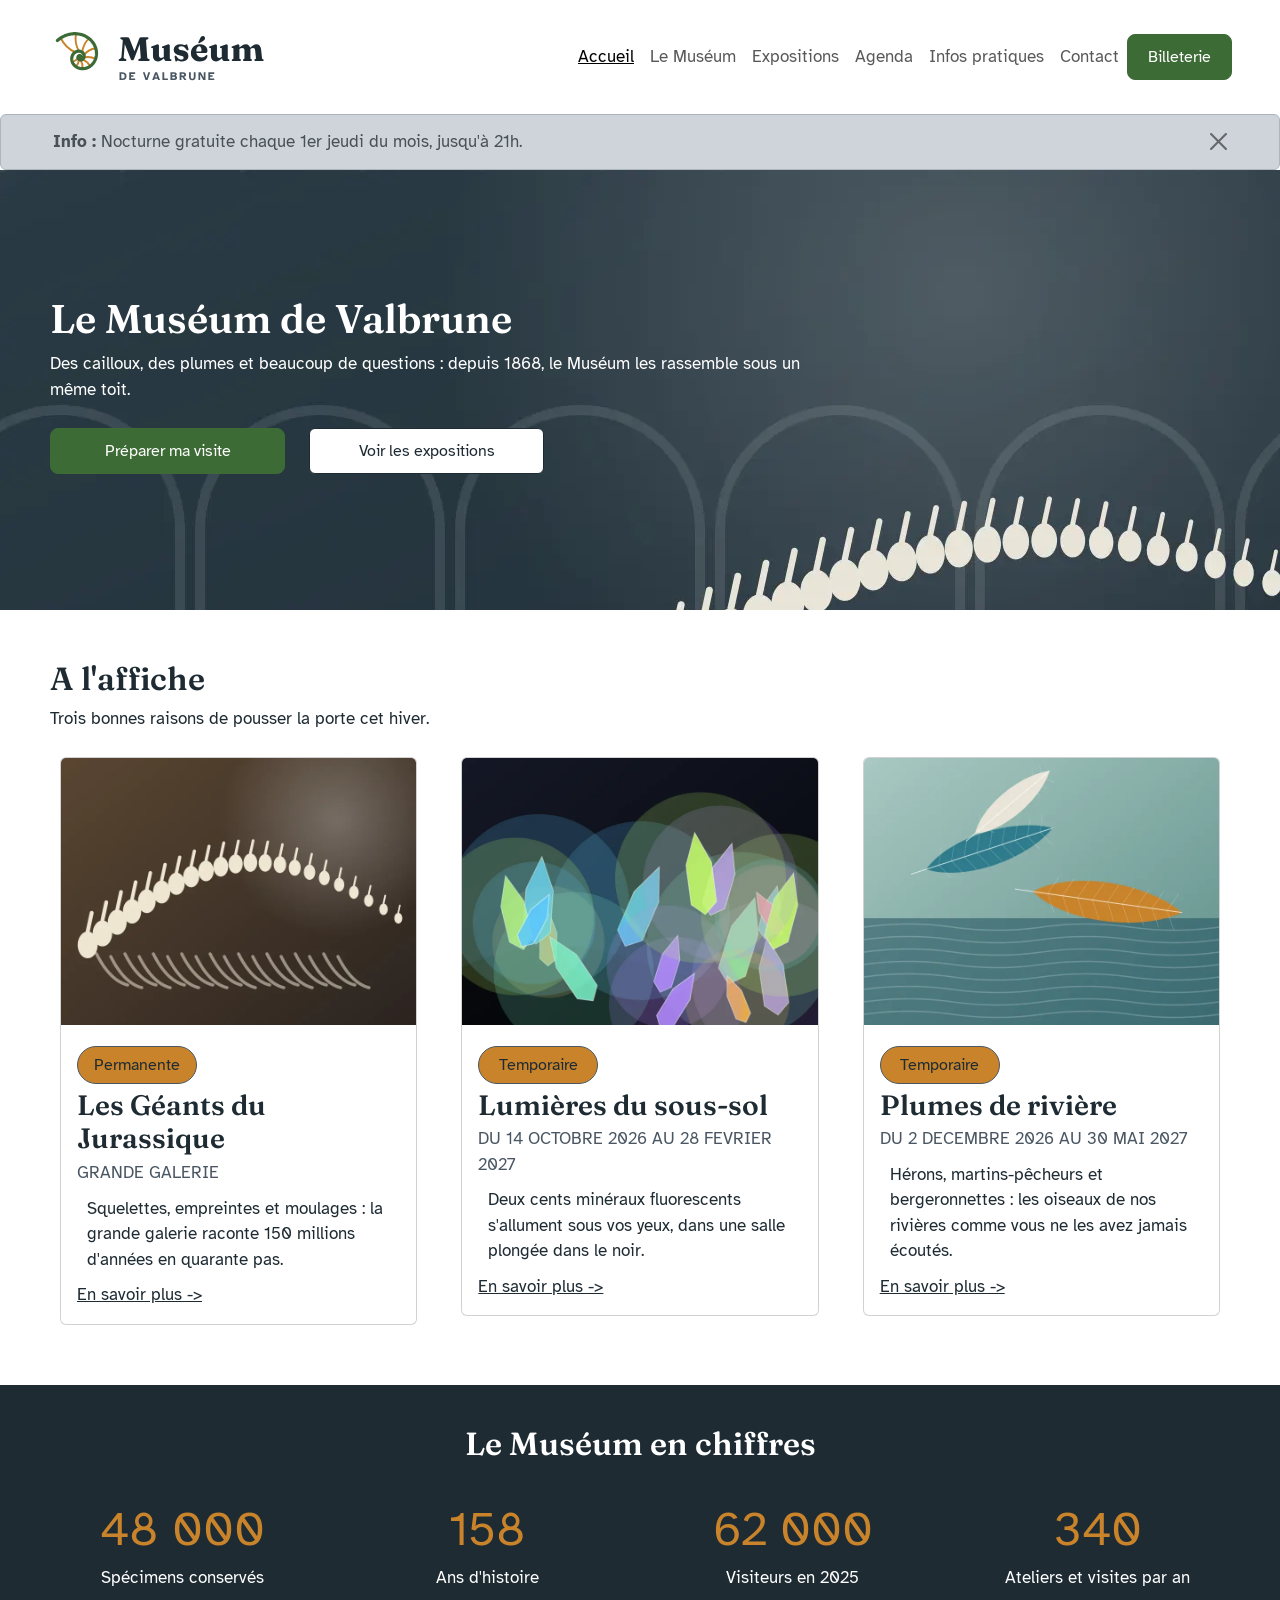
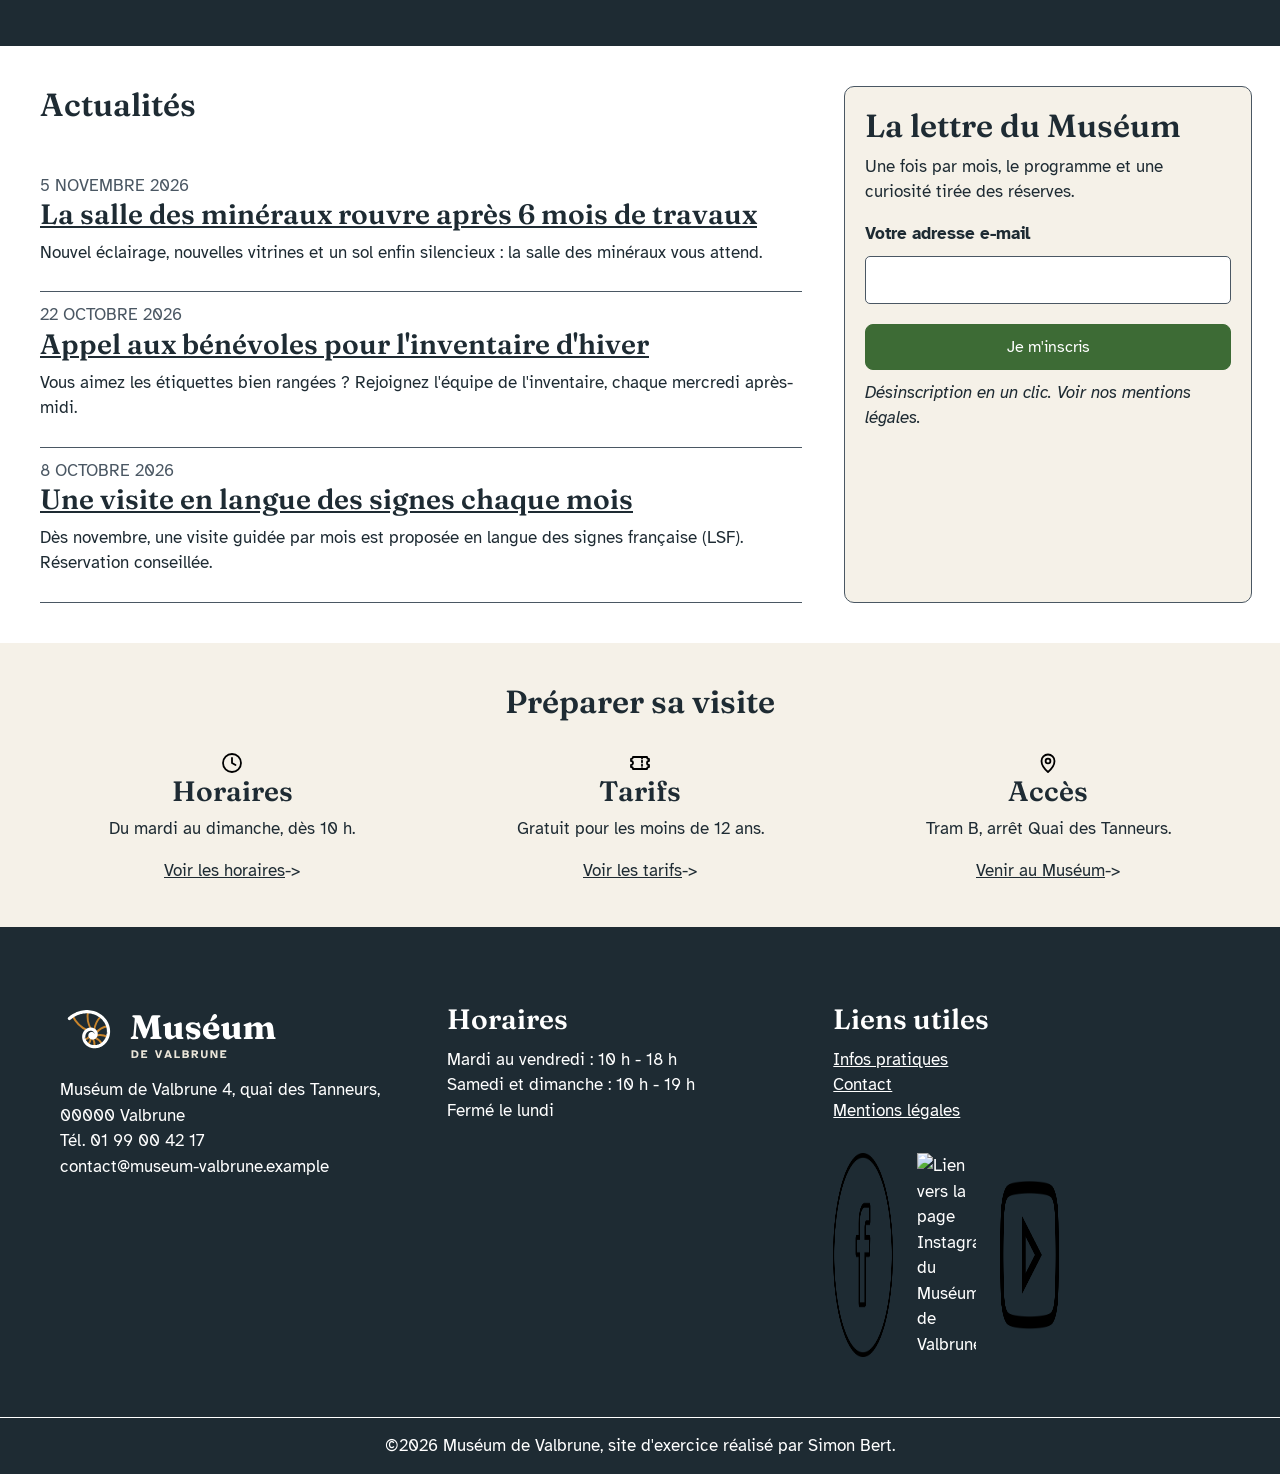
==== commit 1d2a2cae: "Responsive page Index + header et footer" ====
--- a/index.html
+++ b/index.html
@@ -18,15 +18,15 @@
 
   <header class="header sticky-top container-fluid px-0"><!-- En-tête et navigation -->
     
-    <nav class="menu container-fluid ps-0 pe-5">
-      <div class="navbar navbar-expand-sm bg-white navbar-light">
-        <div class="conteneurLogo col-5 ps-5 py-3 text-start" >
+    <nav class="menu container-fluid px-5 py-3">
+      <div class="navbar navbar-expand-lg row navbar-light">
+        <div class="conteneurLogo col-5 text-start" >
           <a class="navbar-brand" href="index.html"><img src="assets/img/logo-museum-valbrune.svg" alt="Logo du Muséum de Valbrune"></a>
         </div>
-        <button class="navbar-toggler" type="button" data-bs-toggle="collapse" data-bs-target="#collapsibleNavbar">
+        <button class="navbar-toggler col-2" type="button" data-bs-toggle="collapse" data-bs-target="#collapsibleNavbar">
           <span class="navbar-toggler-icon"></span>
         </button>
-        <div class="collapse navbar-collapse col-7 text-end  py-3" id="collapsibleNavbar">
+        <div class="collapse navbar-collapse col-lg-7" id="collapsibleNavbar">
           <ul class="navbar-nav ms-auto">
             <li class="nav-item"><a class="nav-link active" href="#" aria-current="page">Accueil</a></li>
             <li class="nav-item"><a class="nav-link" href="le-museum.html">Le Muséum</a></li>
@@ -34,7 +34,7 @@
             <li class="nav-item"><a class="nav-link" href="agenda.html">Agenda</a></li>
             <li class="nav-item"><a class="nav-link" href="infos-pratiques.html">Infos pratiques</a></li>
             <li class="nav-item"><a class="nav-link" href="contact.html">Contact</a></li>
-            <li class="nav-item"><a class="nav-link" href="infos-pratiques.html#tarifs">Billeterie</a></li>
+            <li><a  href="infos-pratiques.html#tarifs"><button class="btn btn-primary">Billeterie</button></a></li>
           </ul>
         </div>
       </div>
@@ -50,15 +50,15 @@
 
   <main id="contenuAccueil"><!-- Contenu principal de la page -->
     <section class="bandeauPrincipal">
-      <div class="col-6">
+      <div class="col-md-8">
         <h1>Le Muséum de Valbrune</h1>
         <p>Des cailloux, des plumes et beaucoup de questions : depuis 1868, le Muséum les rassemble sous un même toit.</p>
         <div class="conteneurBoutons container-fluid p-0">
           <div class="row">
-            <div class="col-4">
+            <div class="col-6 col-md-4">
               <button class="btn btn-primary"><a href="infos-pratiques.html">Préparer ma visite</a></button>
             </div>
-            <div class="col-4">
+            <div class="col-6 col-md-4">
             <button class="btn btn-secondary"><a href="expositions.html">Voir les expositions</a></button>
             </div>
           </div>
@@ -70,7 +70,7 @@
       <h2>A l'affiche</h2>
       <p>Trois bonnes raisons de pousser la porte cet hiver.</p>
       <div class="row gx-4">
-        <div class="col-4">
+        <div class="col-md-6 col-lg-4">
           <div class="card">
             <img class="card-img-top" src="assets/img/expo-geants-jurassique.webp" alt="Exposition sur les géants du Jurassique">
             <div class="card-body">
@@ -82,7 +82,7 @@
             </div>
           </div>
         </div>
-        <div class="col-4">
+        <div class="col-md-6 col-lg-4">
           <div class="card">
             <img class="card-img-top" src="assets/img/expo-lumieres-sous-sol.webp" alt="Exposition les lumières du sous-sol">
             <div class="card-body">
@@ -94,7 +94,7 @@
             </div>
           </div>
         </div>
-        <div class="col-4">
+        <div class="col-md-6 col-lg-4">
           <div class="card">
             <img class="card-img-top" src="assets/img/expo-plumes-riviere.webp" alt="Exposition sur les Plumes de rivière">
             <div class="card-body">
@@ -112,19 +112,19 @@
     <section class="chiffresClef container-fluid">
       <h2>Le Muséum en chiffres</h2>
       <div class="row">
-        <div class="col-3">
+        <div class="col-6 col-lg-3 m-auto">
           <span class="chiffreClef">48 000</span>
           <p>Spécimens conservés</p>
         </div>
-        <div class="col-3">
+        <div class="col-6 col-lg-3 m-auto">
           <span class="chiffreClef">158</span>
           <p>Ans d'histoire</p>
         </div>
-        <div class="col-3">
+        <div class="col-6 col-lg-3 m-auto">
           <span class="chiffreClef">62 000</span>
           <p>Visiteurs en 2025</p>
         </div>
-        <div class="col-3">
+        <div class="col-6 col-lg-3 m-auto">
           <span class="chiffreClef">340</span>
           <p>Ateliers et visites par an</p>
         </div>
@@ -133,7 +133,7 @@
 
     <section class="actualites container-fluid">
       <div class="row">
-        <div class="blocActu col-8">
+        <div class="blocActu col-lg-8">
           <h2>Actualités</h2>
           <div class="actus">
             <ul class="list-group">
@@ -155,7 +155,7 @@
             </ul>
           </div>
         </div>
-        <div class="lettreMuseum col-4">
+        <div class="lettreMuseum col-lg-4">
           <form action="post">
             <fieldset>
             <h2>La lettre du Muséum</h2>
@@ -173,19 +173,19 @@
     <section class="prepareVisite container-fluid">
       <h2>Préparer sa visite</h2>
       <div class="infoVisite row">
-        <div class="blocInfoVisite col-4">
+        <div class="blocInfoVisite col-md-4">
           <img src="assets/icones/horloge.svg" alt="">
           <h3>Horaires</h3>
           <p>Du mardi au dimanche, dès 10 h.</p>
           <a href="infos-pratiques.html#horaires" class="lienEnSavoirPlus">Voir les horaires</a><span>-></span>
         </div>
-        <div class="blocInfoVisite col-4">
+        <div class="blocInfoVisite col-md-4">
           <img src="assets/icones/billet.svg" alt="">
           <h3>Tarifs</h3>
           <p>Gratuit pour les moins de 12 ans.</p>
           <a href="infos-pratiques.html#tarifs" class="lienEnSavoirPlus">Voir les tarifs</a><span>-></span>
         </div>
-        <div class="blocInfoVisite col-4">
+        <div class="blocInfoVisite col-md-4">
           <img src="assets/icones/plan.svg" alt="">
           <h3>Accès</h3>
           <p>Tram B, arrêt Quai des Tanneurs.</p>
@@ -198,8 +198,8 @@
   </main>
 
   <footer> <!-- Pied de page -->
-   <div class="colonnesFooter container-fluid row">
-    <div class="colonne col">
+   <div class="colonnesFooter container-fluid row gy-3">
+    <div class="colonne col-md-4">
       <img src="assets/img/logo-museum-valbrune-blanc.svg" alt="Logo blanc du Muséum de Valbrune">
       <ul>
         <li>Muséum de Valbrune 4, quai des Tanneurs, 00000 Valbrune</li>
@@ -207,7 +207,7 @@
         <li>contact@museum-valbrune.example</li>
       </ul>
     </div>
-    <div class="colonne col">
+    <div class="colonne col-md-4">
       <h3>Horaires</h3>
       <ul>
         <li>Mardi au vendredi : 10 h - 18 h</li>
@@ -215,7 +215,7 @@
         <li>Fermé le lundi</li>
       </ul>
     </div>
-    <div class="colonne col">
+    <div class="colonne col-md-4">
       <div>
         <h3>Liens utiles</h3>
         <ul>
--- a/assets/css/style.css
+++ b/assets/css/style.css
@@ -97,28 +97,32 @@
 --bs-btn-active-bg: var(--mv-lichen-fonce);
 --bs-btn-active-border-color: var(--mv-lichen-fonce);
 --bs-btn-border-radius: 8px;
-  padding: 10px 0px;
+  padding: 10px 20px;
 }
 
 .btn-secondary {
---bs-btn-secondary-bg: white;
---bs-btn-secondary-color: var(--mv-encre);
---bs-btn-secondary-border-color: var(--mv-encre);
-  padding: 10px 0px;
+--bs-btn-bg: white;
+--bs-btn-color: var(--mv-encre);
+--bs-btn-border-color: var(--mv-encre);
+  padding: 10px 20px;
 }
 
 .btn-primary a, .btn-secondary a {
     text-decoration: none;
 }
 
+.btn-primary a:hover, .btn-secondary a:hover{
+  color: white;
+}
 
 .btn-badge{
   border-radius: 100px;
   border: 1px solid var(--mv-ardoise);
-  padding: 5px;
   background-color: var(--mv-ocre);
   color: var(--mv-encre);
-  margin: 10px 0px;
+  margin: 5px 0px;
+  min-width: 120px;
+
 }
 
 .entete {
@@ -138,6 +142,7 @@
 /* En-tête */
 header {
 background-color: white;
+border-radius: 0px 0px 10px 10px;
 }  
 
 header>nav>a {
@@ -149,11 +154,33 @@
   color: var(--mv-encre);
 }
 
+/* Menu Burger */
+.navbar-collapse li {
+  display: flex;
+  justify-content: center;
+  align-items: center;
+}
+
+nav.menu:has(.navbar-collapse.show), nav.menu:has(.navbar-collapse.collapsing) {
+  background-color: var(--mv-craie);
+}
+
+.navbar-collapse.show .nav-item,.navbar-collapse.collapsing .nav-item {
+  padding: 10px 0px;
+  border-bottom: 1px solid var(--mv-ardoise);
+  justify-content: start;
+}
+
+.navbar-collapse.show li:last-child,.navbar-collapse.collapsing li:last-child {
+  width: 30%;
+  justify-content: start;
+}
+
 .bandeauInfo {
   display: flex;
 }
 
-/* index */
+/* Page Index */
 
 .bandeauPrincipal {
   display: flex;
@@ -164,10 +191,6 @@
 }
 .bandeauPrincipal>div {
   padding: 50px;
-}
-
-.conteneurBoutons {
-
 }
 
 .aLAffiche {
@@ -200,6 +223,7 @@
 .actus li {
   border: none;
   border-bottom: 1px solid var(--mv-ardoise);
+  padding: 10px 0px;
 }
 .actus .list-group-item {
   border-radius: 0px;
@@ -216,16 +240,230 @@
   margin: 10px 0px;
 }
 
-
 .prepareVisite {
   background-color: var(--mv-craie);
   text-align: center;
   padding: 40px;
 }
 
-.infoVisite {
-  margin-top: 40px ;
-}
+.blocInfoVisite {
+  padding: 20px 0px;
+}
+
+
+/* Page Le Museum */
+
+
+.histoire {
+  padding: 50px 30px;
+}
+
+.histoireDescriptif {
+  display: flex;
+  flex-direction: column;
+  justify-content: center;
+  padding: 10px 0px;
+  padding: 30px;
+}
+
+.histoireImage {
+  display: flex;
+  flex-direction: column;
+  justify-content: center;
+} 
+
+.reperes {
+  padding: 30px;
+}
+
+.repere {
+  border: 1px solid var(--mv-ardoise);
+  border-radius: 10px;
+  padding: 20px;
+  height: 200px;
+}
+
+.mission {
+  padding: 30px;
+  background-color: var(--mv-craie);
+}
+
+.mission hr {
+  height: 3px;
+  background-color: var(--mv-ardoise);
+}
+
+.motDirection {
+  padding: 30px;
+}
+
+.motDirection .row {
+  display: flex;
+  justify-content: space-around;
+}
+
+
+.motDirection .row>img {
+  max-height: 250px;
+  width:auto;
+}
+
+.motDirection figure img{
+  max-height: 30px;
+}
+
+.motDirection figure {
+  border-left: 3px solid var(--mv-ardoise);
+  padding: 30px;
+  display: flex;
+  flex-direction: column;
+  justify-content: center;
+}
+
+/* Page Expositions */
+
+.sommairePage{
+  padding: 10px 0px;
+}
+
+.sommairePage ul {
+  margin: 0;
+}
+
+.expoPermanentes, .expoTemporaires {
+  padding: 10px 0px 0px 30px;
+}
+
+.expoPermanentes .btn-badge, .expoTemporaires .btn-badge {
+  width: 25%;
+}
+
+.expoPermanentes .card {
+  margin: 30px 0px;
+}
+
+.expoPermanentes .card-title,.expoPermanentes .card-text, .expoTemporaires .card-title,.expoTemporaires .card-text{
+  margin: 5px 0px;
+}
+
+.expoTemporaires {
+  padding: 0px 30px 30px 30px;
+}
+
+.expoTemporaires .card {
+  margin: 20px 0px;
+}
+
+.visiteGroupe {
+  background-color: var(--mv-craie);
+  padding: 30px;
+}
+
+/* Page Infos Pratiques */
+
+.sommairePage li {
+  display: inline-block;
+  list-style-type: none;
+  margin: 10px 10px 10px 0px;
+  font-weight: 600;
+}
+
+.titreTableau {
+  display: flex;
+  padding: 10px 0px;
+}
+
+.titreTableau h2{
+  margin: 0px;
+  padding-left: 10px;
+}
+
+.horairesTarifs {
+  padding: 0px 30px;
+}
+
+table {
+  width: 100%;
+}
+
+thead {
+  background-color: var(--mv-craie);
+  padding: 10px 0px;
+}
+
+td,th {
+  padding: 10px;
+  border-bottom: 1px solid var(--mv-ardoise);
+}
+
+tr:last-child>td {
+  border-style: none;
+  color: var(--mv-ardoise);
+  padding: 10px 0px;
+}
+
+.acces {
+  padding: 50px 30px;
+}
+
+.accesTexte {
+  display: flex;
+  flex-direction: column;
+  justify-content: center;
+  padding: 10px 0px;
+  padding: 30px;
+}
+
+.accesImage {
+  display: flex;
+  flex-direction: column;
+  justify-content: center;
+}
+
+.accesImage img {
+  max-width: 100%;
+  max-height: auto;
+}
+
+.accessibilite {
+  padding: 30px;
+  background-color: var(--mv-craie);
+}
+
+.faq {
+ padding: 30px;
+}
+
+.card {
+  margin: 10px;
+}
+.card-header {
+  background-color: white;
+  padding: 0;
+}
+
+.card-header h3{
+  font-size: var(--bs-body-font-size);
+  padding: 0;
+}
+
+.card-header .accordion-button {
+  padding: 10px 20px;
+}
+
+.card-body p{
+  margin: 10px;
+}
+
+.faq .accordion-button, .faq .accordion-button:not(.collapsed) {
+  background-color: white;
+  box-shadow: none;
+}
+
+.faq button:focus-visible {
+    outline: 1px solid var(--mv-ardoise);
+}
+
 
 /* Page Contact */
 
@@ -247,13 +485,30 @@
   padding: 20px;
 }
 
-.nousTrouver li,ul {
+.nousTrouver ul {
   list-style-type: none;
   padding: 0px;
 }
 
 .nousTrouver img{
-  padding-right: 10px;
+  padding: 10px 10px 10px 10px;
+}
+
+.nousTrouver li {
+  display: flex;
+  align-items: center;
+}
+
+.suivezNous{
+  margin-top: 20px;
+  padding: 20px;
+  border: 1px solid;
+  border-radius: 10px;
+}
+
+.suivezNous img {
+  margin: 10px;
+  max-height: 80px;
 }
 
 /* Page Mentions Légales*/
@@ -270,8 +525,6 @@
   list-style-type: none;
   padding: 10px 0px;
 }
-
-
 
 
 /* Pied de page */
@@ -290,8 +543,8 @@
   padding: 60px;
 }
 
-.colonnesFooter .col ul:nth-child(2){
-  margin-top: 30px;
+.colonnesFooter ul:nth-child(2){
+  margin-top: 10px;
 }
 
 .reseauxSociaux{
@@ -300,10 +553,6 @@
   width: 250px;
 }
 
-/* .colonnesFooter .colonne>img,h3{
-  margin-bottom: 30px;
-} */
-
 .basDePage {
   display: flex;
   justify-content: center;
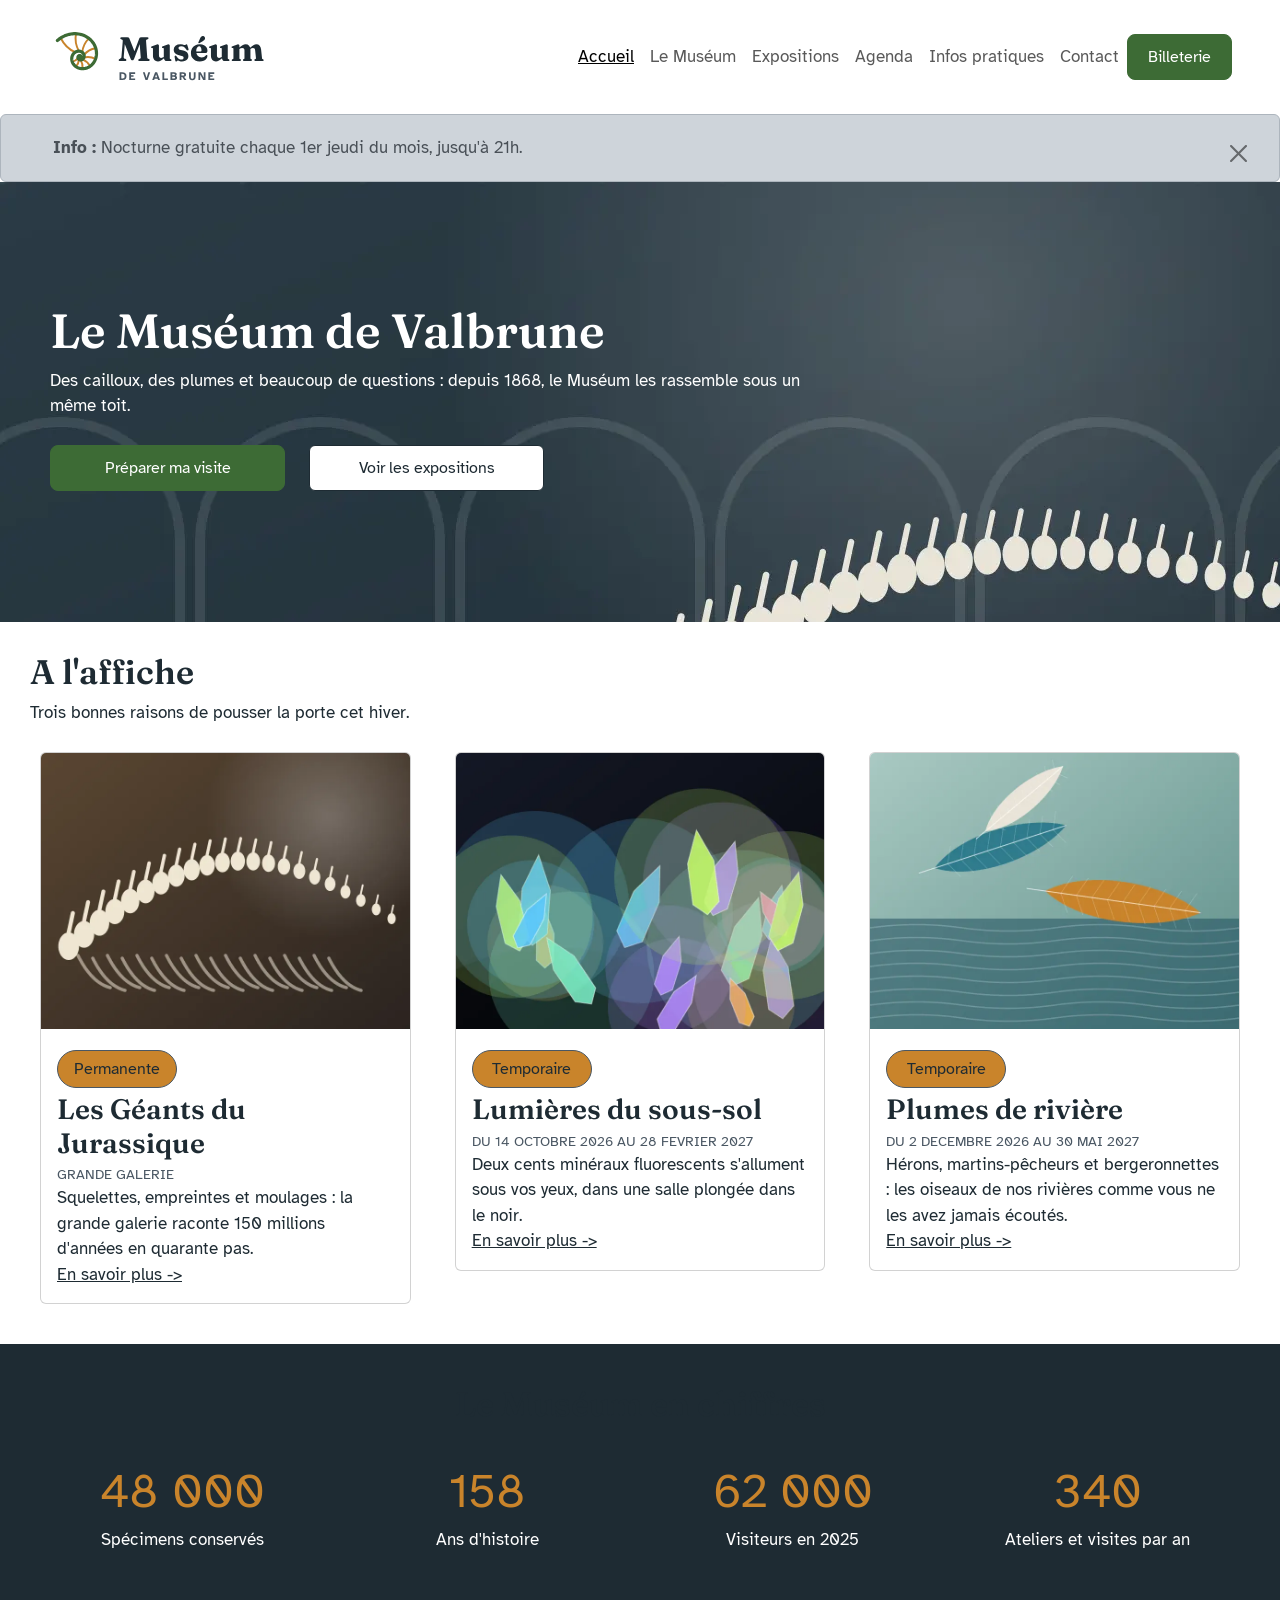
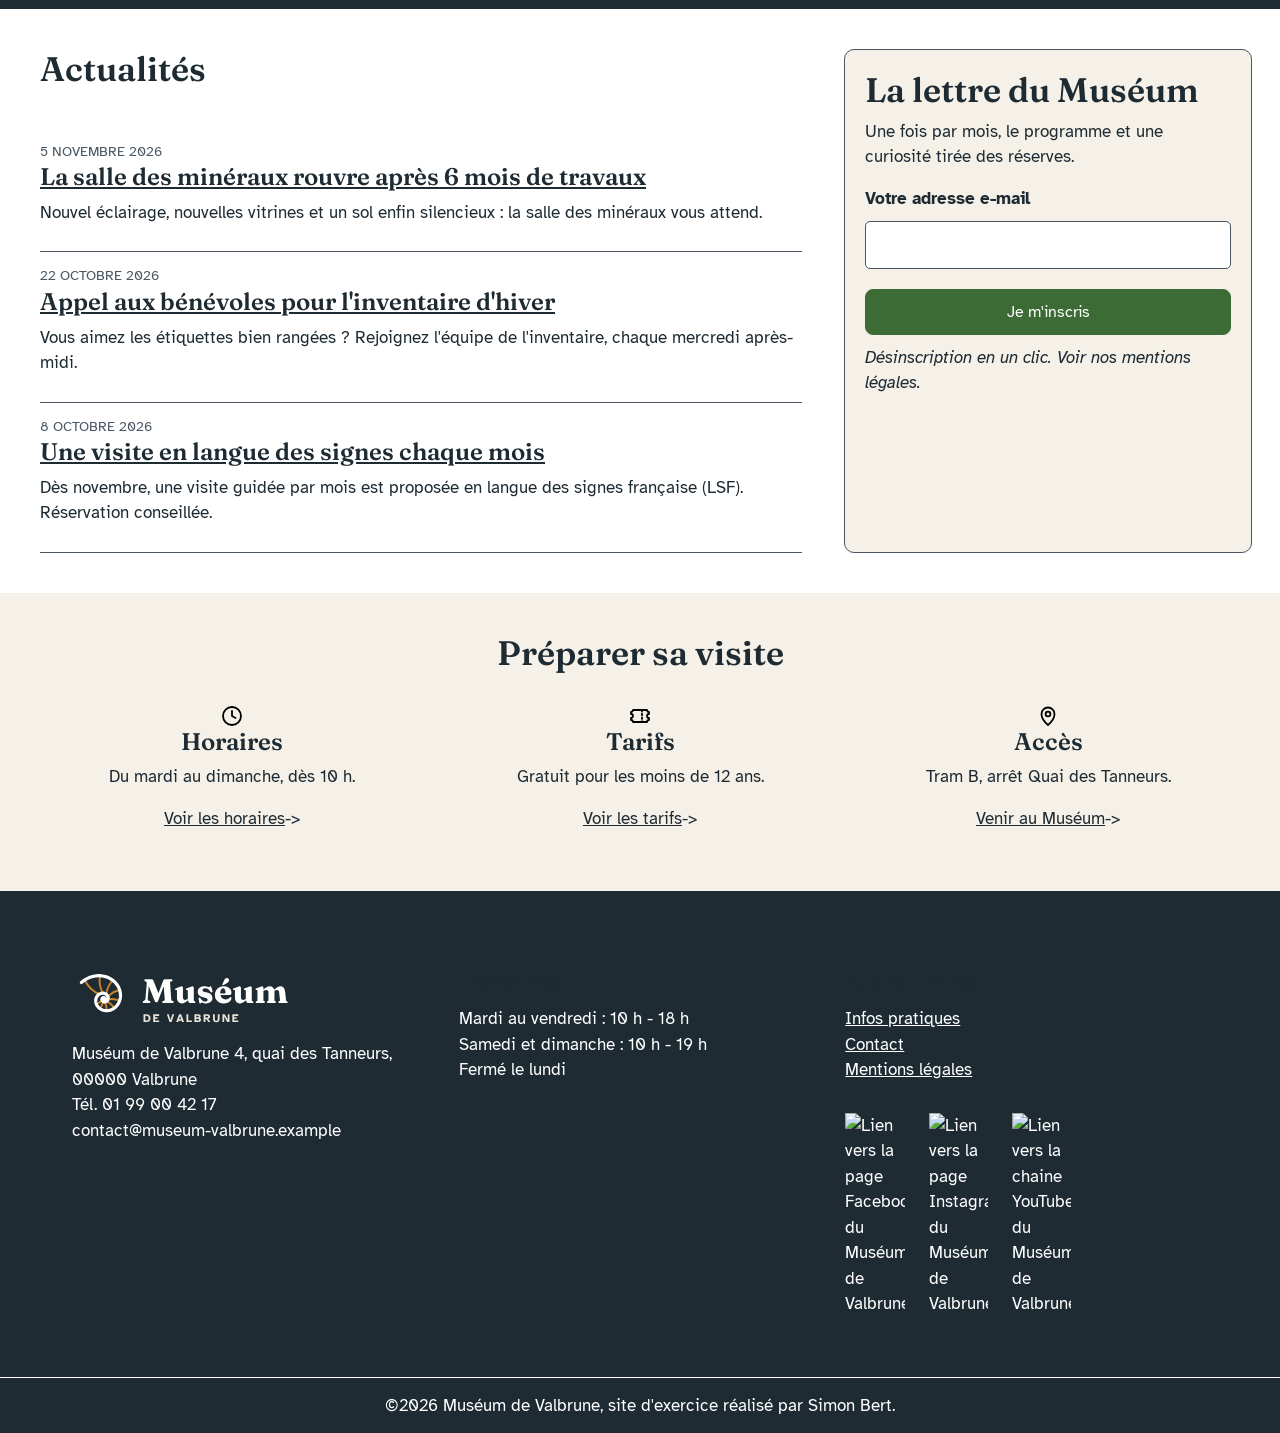
==== commit 6b306f99: "Responsive page Le Museum, Expositions, Infos pratiques et Contact" ====
--- a/index.html
+++ b/index.html
@@ -15,12 +15,12 @@
 </head>
 
 <body>
-
-  <header class="header sticky-top container-fluid px-0"><!-- En-tête et navigation -->
-    
+<!-- En-tête et navigation -->
+  <header class="header sticky-top container-fluid px-0">
+
     <nav class="menu container-fluid px-5 py-3">
       <div class="navbar navbar-expand-lg row navbar-light">
-        <div class="conteneurLogo col-5 text-start" >
+        <div class="conteneurLogo col-5" >
           <a class="navbar-brand" href="index.html"><img src="assets/img/logo-museum-valbrune.svg" alt="Logo du Muséum de Valbrune"></a>
         </div>
         <button class="navbar-toggler col-2" type="button" data-bs-toggle="collapse" data-bs-target="#collapsibleNavbar">
@@ -40,15 +40,15 @@
       </div>
     </nav>
 
-    <section class="bandeauInfo alert alert-dark px-5 py-1 m-0 justify-content-between align-items-center" role="alert" id="bandeauInfo">
+    <section class="bandeauInfo alert alert-dark alert-dismissible fade show px-5 m-0" role="alert" id="bandeauInfo">
       <p class="m-0 p-1"><b>Info : </b>Nocturne gratuite chaque 1er jeudi du mois, jusqu'à 21h.</p>
-      <button type="button" class="btn-close" onclick="document.getElementById('bandeauInfo').style.display = 'none';"></button>
-      
+      <button type="button" class="close btn-close pe-5" data-bs-dismiss="alert" aria-label="close"></button>
     </section>
 
   </header>
 
-  <main id="contenuAccueil"><!-- Contenu principal de la page -->
+<!-- Contenu principal de la page -->
+  <main id="contenuAccueil">
     <section class="bandeauPrincipal">
       <div class="col-md-8">
         <h1>Le Muséum de Valbrune</h1>
@@ -69,7 +69,7 @@
     <section class="aLAffiche container-fluid">
       <h2>A l'affiche</h2>
       <p>Trois bonnes raisons de pousser la porte cet hiver.</p>
-      <div class="row gx-4">
+      <div class="row">
         <div class="col-md-6 col-lg-4">
           <div class="card">
             <img class="card-img-top" src="assets/img/expo-geants-jurassique.webp" alt="Exposition sur les géants du Jurassique">
@@ -197,43 +197,44 @@
     
   </main>
 
-  <footer> <!-- Pied de page -->
-   <div class="colonnesFooter container-fluid row gy-3">
-    <div class="colonne col-md-4">
-      <img src="assets/img/logo-museum-valbrune-blanc.svg" alt="Logo blanc du Muséum de Valbrune">
-      <ul>
-        <li>Muséum de Valbrune 4, quai des Tanneurs, 00000 Valbrune</li>
-        <li>Tél. 01 99 00 42 17</li>
-        <li>contact@museum-valbrune.example</li>
-      </ul>
+ <!-- Pied de page -->
+  <footer>
+    <div class="colonnesFooter container-fluid row gy-3">
+      <div class="colonne col-md-4">
+        <img src="assets/img/logo-museum-valbrune-blanc.svg" alt="Logo blanc du Muséum de Valbrune">
+        <ul>
+          <li>Muséum de Valbrune 4, quai des Tanneurs, 00000 Valbrune</li>
+          <li>Tél. 01 99 00 42 17</li>
+          <li>contact@museum-valbrune.example</li>
+        </ul>
+      </div>
+      <div class="colonne col-md-4">
+        <h3>Horaires</h3>
+        <ul>
+          <li>Mardi au vendredi : 10 h - 18 h</li>
+          <li>Samedi et dimanche : 10 h - 19 h</li>
+          <li>Fermé le lundi</li>
+        </ul>
+      </div>
+      <div class="colonne col-md-4">
+        <div>
+          <h3>Liens utiles</h3>
+          <ul>
+            <li><a href="infos-pratiques.html">Infos pratiques</a></li>
+            <li><a href="contact.html">Contact</a></li>
+            <li><a href="mentions-legales.html">Mentions légales</a></li>
+          </ul>
+        </div>
+        <div class="reseauxSociaux row">
+          <img src="assets/icones/facebook.png" alt="Lien vers la page Facebook du Muséum de Valbrune" class="col-4">
+          <img src="assets/icones/instagram.png" alt="Lien vers la page Instagram du Muséum de Valbrune" class="col-4">
+          <img src="assets/icones/youtube.png" alt="Lien vers la chaine YouTube du Muséum de Valbrune" class="col-4">
+        </div>
+      </div>
     </div>
-    <div class="colonne col-md-4">
-      <h3>Horaires</h3>
-      <ul>
-        <li>Mardi au vendredi : 10 h - 18 h</li>
-        <li>Samedi et dimanche : 10 h - 19 h</li>
-        <li>Fermé le lundi</li>
-      </ul>
+    <div class="basDePage">
+      <p>©2026 Muséum de Valbrune, site d'exercice réalisé par Simon Bert.</p>
     </div>
-    <div class="colonne col-md-4">
-      <div>
-        <h3>Liens utiles</h3>
-        <ul>
-          <li><a href="infos-pratiques.html">Infos pratiques</a></li>
-          <li><a href="contact.html">Contact</a></li>
-          <li><a href="mentions-legales.html">Mentions légales</a></li>
-        </ul>
-      </div>
-      <div class="reseauxSociaux row">
-        <img src="assets/icones/facebook.png" alt="Lien vers la page Facebook du Muséum de Valbrune" class="col-4">
-        <img src="assets/icones/instagram.png" alt="Lien vers la page Instagram du Muséum de Valbrune" class="col-4">
-        <img src="assets/icones/youtube.png" alt="Lien vers la chaine YouTube du Muséum de Valbrune" class="col-4">
-      </div>
-    </div>
-  </div>
-  <div class="basDePage">
-    <p>©2026 Muséum de Valbrune, site d'exercice réalisé par Simon Bert.</p>
-  </div>
   </footer>
 
   <!-- 3. Script de Bootstrap (bundle) : à ajouter ici, juste avant /body -->
--- a/assets/css/style.css
+++ b/assets/css/style.css
@@ -56,10 +56,41 @@
 --bs-body-font-size: 1.0625rem; /* 17 px */
 --bs-body-color: var(--mv-encre);
 --bs-link-color-rgb: rgb(61,107,53);
---bs-secondary-font-size: 0,875rem;
+--bs-secondary-font-size: 0.875rem;
 --bs-secondary-color: var(--mv-ardoise);
-}
-h1, h2, h3, .h1, .h2, .h3 { font-family: "Fraunces", Georgia, serif; }
+--header-height : 180px;
+}
+h1, h2, h3, .h1, .h2, .h3 { 
+  font-family: "Fraunces", Georgia, serif;
+  color: var(--mv-encre); 
+}
+
+h1 {
+  font-size: 3rem ;
+}
+
+h2 {
+  font-size: 2.125rem;
+}
+
+h3 {
+  font-size: 1.5rem;
+  font-weight: 400;
+}
+
+p a {
+  color: var(--mv-lichen);
+}
+
+@media screen and (max-width: 768px) {
+  h1 {
+    font-size: 2.25rem;
+  }
+}
+
+html {
+  scroll-padding-top: var(--header-height);
+}
 
 .texteSecondaire{
   font-size: var(--bs-secondary-font-size);
@@ -131,7 +162,8 @@
 }
 
 .filAriane{
-  padding-left: 30px;
+  padding: 5px 30px;
+  border-top: 1px solid var(--mv-ardoise);
 }
 
 /* --------------------------------------------------------------------------
@@ -176,9 +208,6 @@
   justify-content: start;
 }
 
-.bandeauInfo {
-  display: flex;
-}
 
 /* Page Index */
 
@@ -187,17 +216,25 @@
   background-image: url(../img/hero-grande-galerie.webp);
   height: 440px;
   align-items:center;
-  color: white;
-}
+}
+
+.bandeauPrincipal h1, .bandeauPrincipal p{
+    color: white;
+}
+
 .bandeauPrincipal>div {
   padding: 50px;
 }
 
 .aLAffiche {
-  padding: 50px;
+  padding: 30px;
 }
 .aLAffiche .card {
   padding: 0;
+}
+
+.aLAffiche .card-text {
+  margin: 0px;
 }
 
 .chiffresClef {
@@ -255,7 +292,7 @@
 
 
 .histoire {
-  padding: 50px 30px;
+  padding: 30px;
 }
 
 .histoireDescriptif {
@@ -280,6 +317,7 @@
   border: 1px solid var(--mv-ardoise);
   border-radius: 10px;
   padding: 20px;
+  margin-top: 20px;
   height: 200px;
 }
 
@@ -331,7 +369,7 @@
 }
 
 .expoPermanentes, .expoTemporaires {
-  padding: 10px 0px 0px 30px;
+  padding: 10px 30px 0px 30px;
 }
 
 .expoPermanentes .btn-badge, .expoTemporaires .btn-badge {
@@ -403,7 +441,7 @@
 }
 
 .acces {
-  padding: 50px 30px;
+  padding: 30px;
 }
 
 .accesTexte {
@@ -531,7 +569,6 @@
 footer{
   background: var(--mv-encre);
   color: white;
-  font-size: var(--bs-secondary-font-size);
 }  
 
 footer ul {
@@ -541,6 +578,7 @@
 
 .colonnesFooter {
   padding: 60px;
+  margin: 0px;
 }
 
 .colonnesFooter ul:nth-child(2){
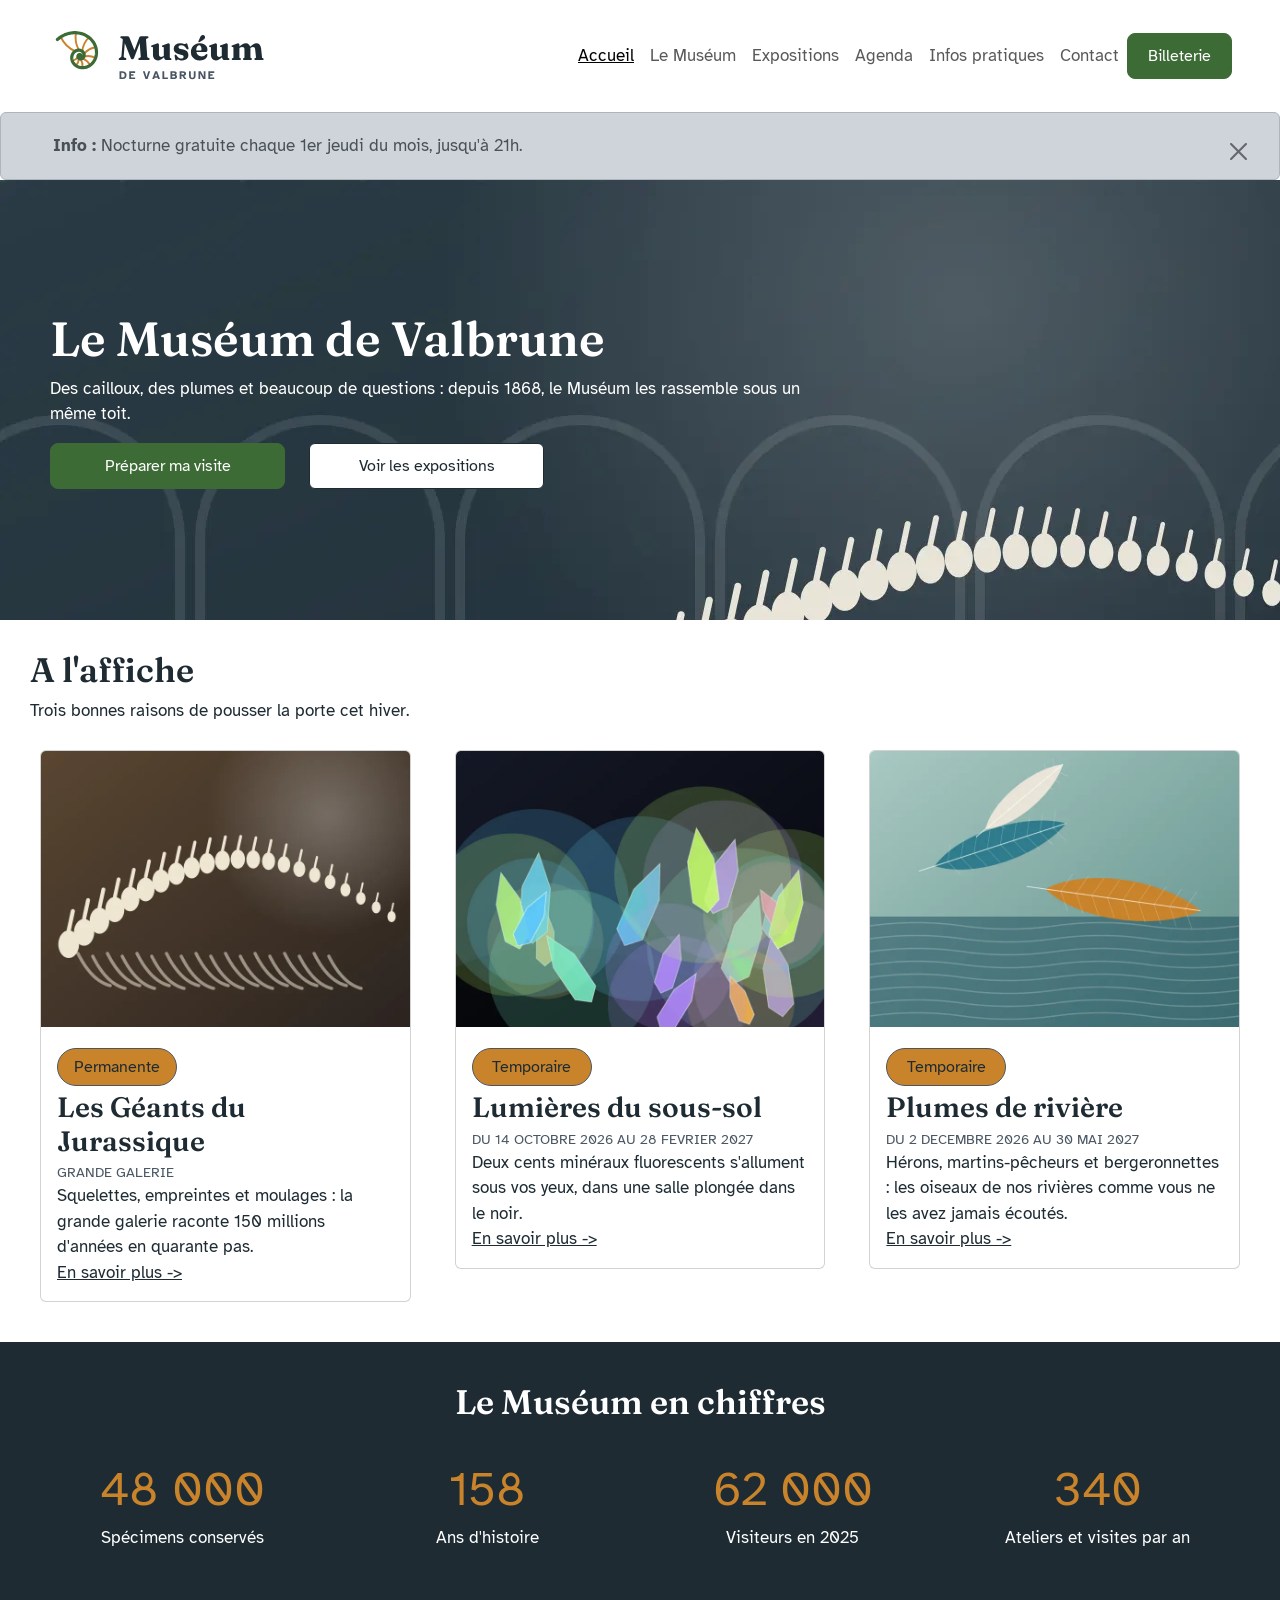
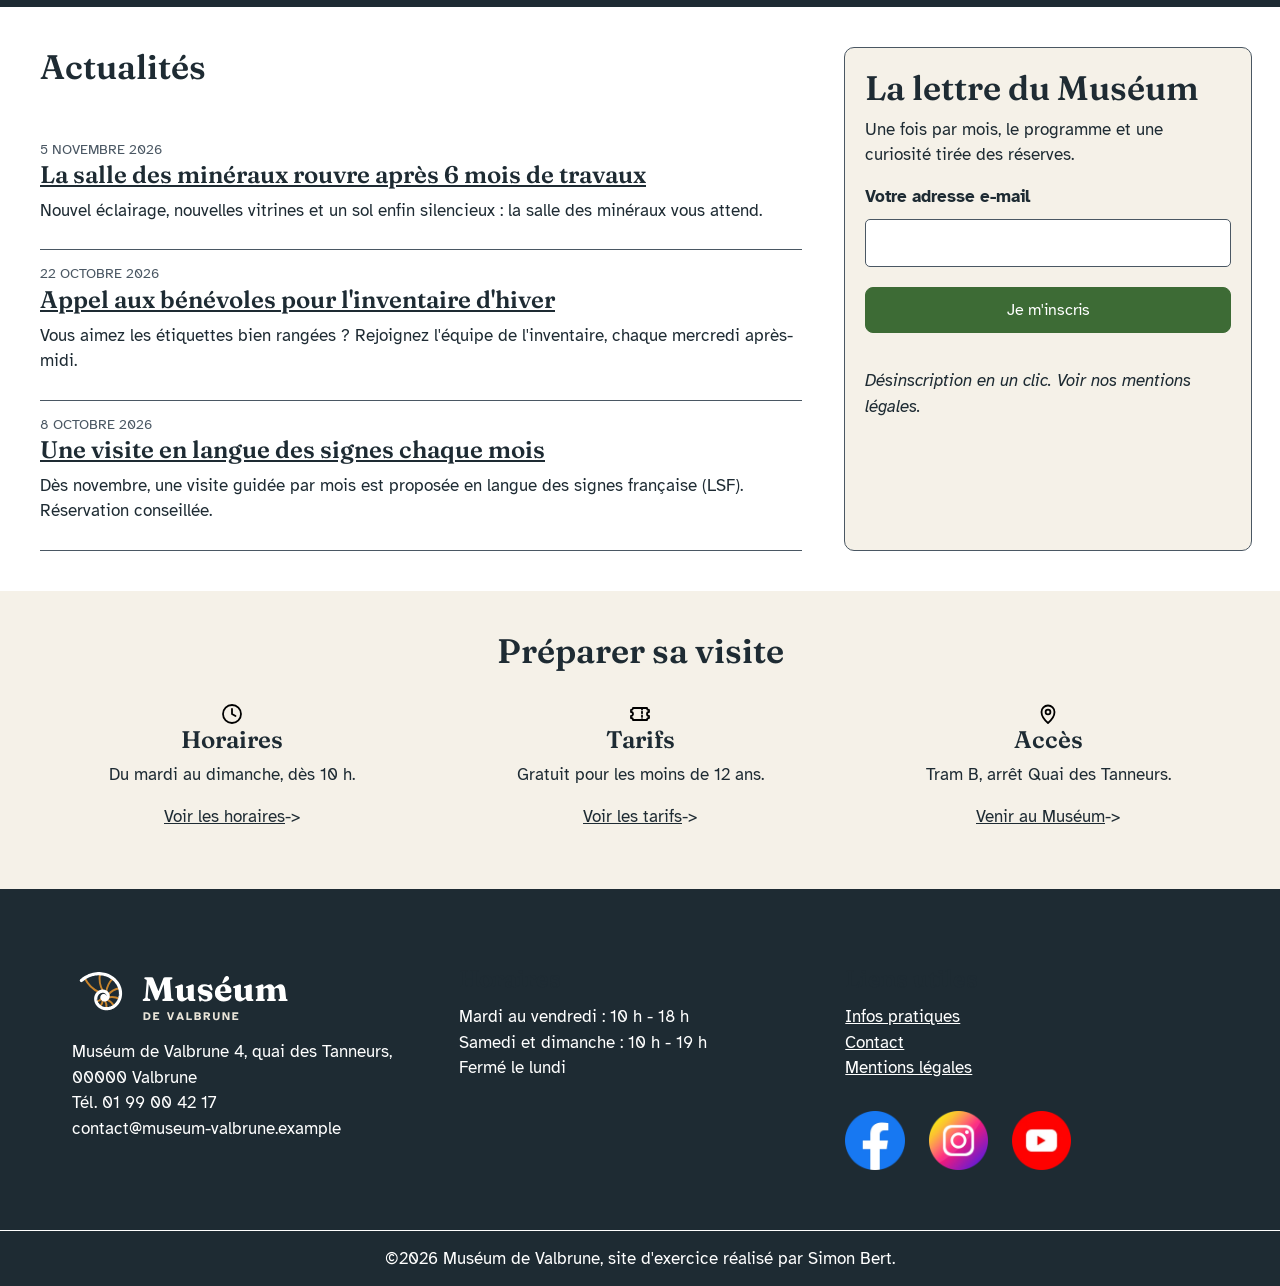
==== commit 1b96c4ba: "optimisation img, accessibilité et validation w3c sur page d'accueil" ====
--- a/index.html
+++ b/index.html
@@ -15,13 +15,16 @@
 </head>
 
 <body>
+<!-- Lien d'évitement -->
+<a class="evitement" href="#contenuAccueil">Aller au contenu</a>
+
 <!-- En-tête et navigation -->
   <header class="header sticky-top container-fluid px-0">
 
     <nav class="menu container-fluid px-5 py-3">
       <div class="navbar navbar-expand-lg row navbar-light">
         <div class="conteneurLogo col-5" >
-          <a class="navbar-brand" href="index.html"><img src="assets/img/logo-museum-valbrune.svg" alt="Logo du Muséum de Valbrune"></a>
+          <a class="navbar-brand" href="index.html"><img src="assets/img/logo-museum-valbrune.svg" class="logo" alt="Logo du Muséum de Valbrune"></a>
         </div>
         <button class="navbar-toggler col-2" type="button" data-bs-toggle="collapse" data-bs-target="#collapsibleNavbar">
           <span class="navbar-toggler-icon"></span>
@@ -34,32 +37,32 @@
             <li class="nav-item"><a class="nav-link" href="agenda.html">Agenda</a></li>
             <li class="nav-item"><a class="nav-link" href="infos-pratiques.html">Infos pratiques</a></li>
             <li class="nav-item"><a class="nav-link" href="contact.html">Contact</a></li>
-            <li><a  href="infos-pratiques.html#tarifs"><button class="btn btn-primary">Billeterie</button></a></li>
+            <li><a  href="infos-pratiques.html#tarifs" class="btn btn-primary">Billeterie</a></li>
           </ul>
         </div>
       </div>
     </nav>
 
-    <section class="bandeauInfo alert alert-dark alert-dismissible fade show px-5 m-0" role="alert" id="bandeauInfo">
+    <div class="bandeauInfo alert alert-dark alert-dismissible fade show px-5 m-0" role="alert" id="bandeauInfo">
       <p class="m-0 p-1"><b>Info : </b>Nocturne gratuite chaque 1er jeudi du mois, jusqu'à 21h.</p>
       <button type="button" class="close btn-close pe-5" data-bs-dismiss="alert" aria-label="close"></button>
-    </section>
+    </div>
 
   </header>
 
 <!-- Contenu principal de la page -->
   <main id="contenuAccueil">
-    <section class="bandeauPrincipal">
+    <section class="bandeauPrincipal container-fluid p-0">
       <div class="col-md-8">
         <h1>Le Muséum de Valbrune</h1>
         <p>Des cailloux, des plumes et beaucoup de questions : depuis 1868, le Muséum les rassemble sous un même toit.</p>
         <div class="conteneurBoutons container-fluid p-0">
           <div class="row">
             <div class="col-6 col-md-4">
-              <button class="btn btn-primary"><a href="infos-pratiques.html">Préparer ma visite</a></button>
+              <a href="infos-pratiques.html" class="btn btn-primary">Préparer ma visite</a>
             </div>
             <div class="col-6 col-md-4">
-            <button class="btn btn-secondary"><a href="expositions.html">Voir les expositions</a></button>
+            <a href="expositions.html" class="btn btn-secondary">Voir les expositions</a>
             </div>
           </div>
         </div>
@@ -72,7 +75,7 @@
       <div class="row">
         <div class="col-md-6 col-lg-4">
           <div class="card">
-            <img class="card-img-top" src="assets/img/expo-geants-jurassique.webp" alt="Exposition sur les géants du Jurassique">
+            <img class="card-img-top" src="assets/img/expo-geants-jurassique.webp" alt="Exposition sur les géants du Jurassique" loading="lazy">
             <div class="card-body">
               <button class="btn btn-badge col-4">Permanente</button>
               <div class="card-title h3">Les Géants du Jurassique</div>
@@ -84,7 +87,7 @@
         </div>
         <div class="col-md-6 col-lg-4">
           <div class="card">
-            <img class="card-img-top" src="assets/img/expo-lumieres-sous-sol.webp" alt="Exposition les lumières du sous-sol">
+            <img class="card-img-top" src="assets/img/expo-lumieres-sous-sol.webp" alt="Exposition les lumières du sous-sol" loading="lazy">
             <div class="card-body">
               <button class="btn btn-badge col-4">Temporaire</button>
               <div class="card-title h3">Lumières du sous-sol</div>
@@ -96,7 +99,7 @@
         </div>
         <div class="col-md-6 col-lg-4">
           <div class="card">
-            <img class="card-img-top" src="assets/img/expo-plumes-riviere.webp" alt="Exposition sur les Plumes de rivière">
+            <img class="card-img-top" src="assets/img/expo-plumes-riviere.webp" alt="Exposition sur les Plumes de rivière" loading="lazy">
             <div class="card-body">
               <button class="btn btn-badge col-4">Temporaire</button>
               <div class="card-title h3">Plumes de rivière</div>
@@ -161,7 +164,7 @@
             <h2>La lettre du Muséum</h2>
             <p>Une fois par mois, le programme et une curiosité tirée des réserves.</p>  
             <label for="email" class="labelFormulaire">Votre adresse e-mail</label><br>
-            <input type="email" name="email" class="champFormulaire"><br>
+            <input type="email" id="email" name="email" class="champFormulaire"><br>
             <button type="submit" class="btn btn-primary">Je m'inscris</button><br>
             <i>Désinscription en un clic. Voir nos mentions légales.</i>
             </fieldset>
@@ -174,19 +177,19 @@
       <h2>Préparer sa visite</h2>
       <div class="infoVisite row">
         <div class="blocInfoVisite col-md-4">
-          <img src="assets/icones/horloge.svg" alt="">
+          <img src="assets/icones/horloge.svg" alt="" aria-hidden="true">
           <h3>Horaires</h3>
           <p>Du mardi au dimanche, dès 10 h.</p>
           <a href="infos-pratiques.html#horaires" class="lienEnSavoirPlus">Voir les horaires</a><span>-></span>
         </div>
         <div class="blocInfoVisite col-md-4">
-          <img src="assets/icones/billet.svg" alt="">
+          <img src="assets/icones/billet.svg" alt="" aria-hidden="true">
           <h3>Tarifs</h3>
           <p>Gratuit pour les moins de 12 ans.</p>
           <a href="infos-pratiques.html#tarifs" class="lienEnSavoirPlus">Voir les tarifs</a><span>-></span>
         </div>
         <div class="blocInfoVisite col-md-4">
-          <img src="assets/icones/plan.svg" alt="">
+          <img src="assets/icones/plan.svg" alt="" aria-hidden="true">
           <h3>Accès</h3>
           <p>Tram B, arrêt Quai des Tanneurs.</p>
           <a href="infos-pratiques.html#acces" class="lienEnSavoirPlus">Venir au Muséum</a><span>-></span>
@@ -201,7 +204,7 @@
   <footer>
     <div class="colonnesFooter container-fluid row gy-3">
       <div class="colonne col-md-4">
-        <img src="assets/img/logo-museum-valbrune-blanc.svg" alt="Logo blanc du Muséum de Valbrune">
+        <img src="assets/img/logo-museum-valbrune-blanc.svg" class="logo" alt="Logo blanc du Muséum de Valbrune" loading="lazy">
         <ul>
           <li>Muséum de Valbrune 4, quai des Tanneurs, 00000 Valbrune</li>
           <li>Tél. 01 99 00 42 17</li>
@@ -226,9 +229,9 @@
           </ul>
         </div>
         <div class="reseauxSociaux row">
-          <img src="assets/icones/facebook.png" alt="Lien vers la page Facebook du Muséum de Valbrune" class="col-4">
-          <img src="assets/icones/instagram.png" alt="Lien vers la page Instagram du Muséum de Valbrune" class="col-4">
-          <img src="assets/icones/youtube.png" alt="Lien vers la chaine YouTube du Muséum de Valbrune" class="col-4">
+          <img src="assets/icones/facebook.webp" alt="Lien vers la page Facebook du Muséum de Valbrune" class="iconeRS col-sm-4" loading="lazy">
+          <img src="assets/icones/instagram.webp" alt="Lien vers la page Instagram du Muséum de Valbrune" class="iconeRS col-sm-4" loading="lazy">
+          <img src="assets/icones/youtube.webp" alt="Lien vers la chaine YouTube du Muséum de Valbrune" class="iconeRS col-sm-4" loading="lazy">
         </div>
       </div>
     </div>
--- a/assets/css/style.css
+++ b/assets/css/style.css
@@ -129,6 +129,10 @@
 --bs-btn-active-border-color: var(--mv-lichen-fonce);
 --bs-btn-border-radius: 8px;
   padding: 10px 20px;
+  width: 100%;
+  display: flex;
+  justify-content: center;
+  align-items: center;
 }
 
 .btn-secondary {
@@ -136,6 +140,7 @@
 --bs-btn-color: var(--mv-encre);
 --bs-btn-border-color: var(--mv-encre);
   padding: 10px 20px;
+  width: 100%;
 }
 
 .btn-primary a, .btn-secondary a {
@@ -166,6 +171,22 @@
   border-top: 1px solid var(--mv-ardoise);
 }
 
+/* Lien d'évitement */
+a.evitement {
+   display: inline-block;
+   color: #555;
+   background: #fff;
+   padding: .5em;
+   position: absolute;
+   left: -99999rem;
+   z-index: 100;
+}
+
+a.evitement:focus {
+   left: 0;
+}
+
+
 /* --------------------------------------------------------------------------
    3. Vos styles
    -------------------------------------------------------------------------- */
@@ -186,6 +207,20 @@
   color: var(--mv-encre);
 }
 
+@media (max-width: 380px) {
+  .logo {
+    min-height: 40px;
+    width: 120px;
+  }
+}
+
+@media (max-width: 576px) {
+  .iconeRS {
+    width: 80px;
+    padding: 10px;
+  }
+}
+
 /* Menu Burger */
 .navbar-collapse li {
   display: flex;
@@ -204,8 +239,9 @@
 }
 
 .navbar-collapse.show li:last-child,.navbar-collapse.collapsing li:last-child {
-  width: 30%;
+  width: 40%;
   justify-content: start;
+  padding: 20px 0px 10px 0px;
 }
 
 
@@ -243,6 +279,11 @@
   color: white;
   padding: 40px 0px 10px 0px;
 }
+
+.chiffresClef h2{
+  color: white;
+}
+
 .chiffresClef .row{
   margin: 30px;
 }
@@ -588,7 +629,7 @@
 .reseauxSociaux{
   margin-top: 30px;
   height: auto;
-  width: 250px;
+  max-width: 250px;
 }
 
 .basDePage {
